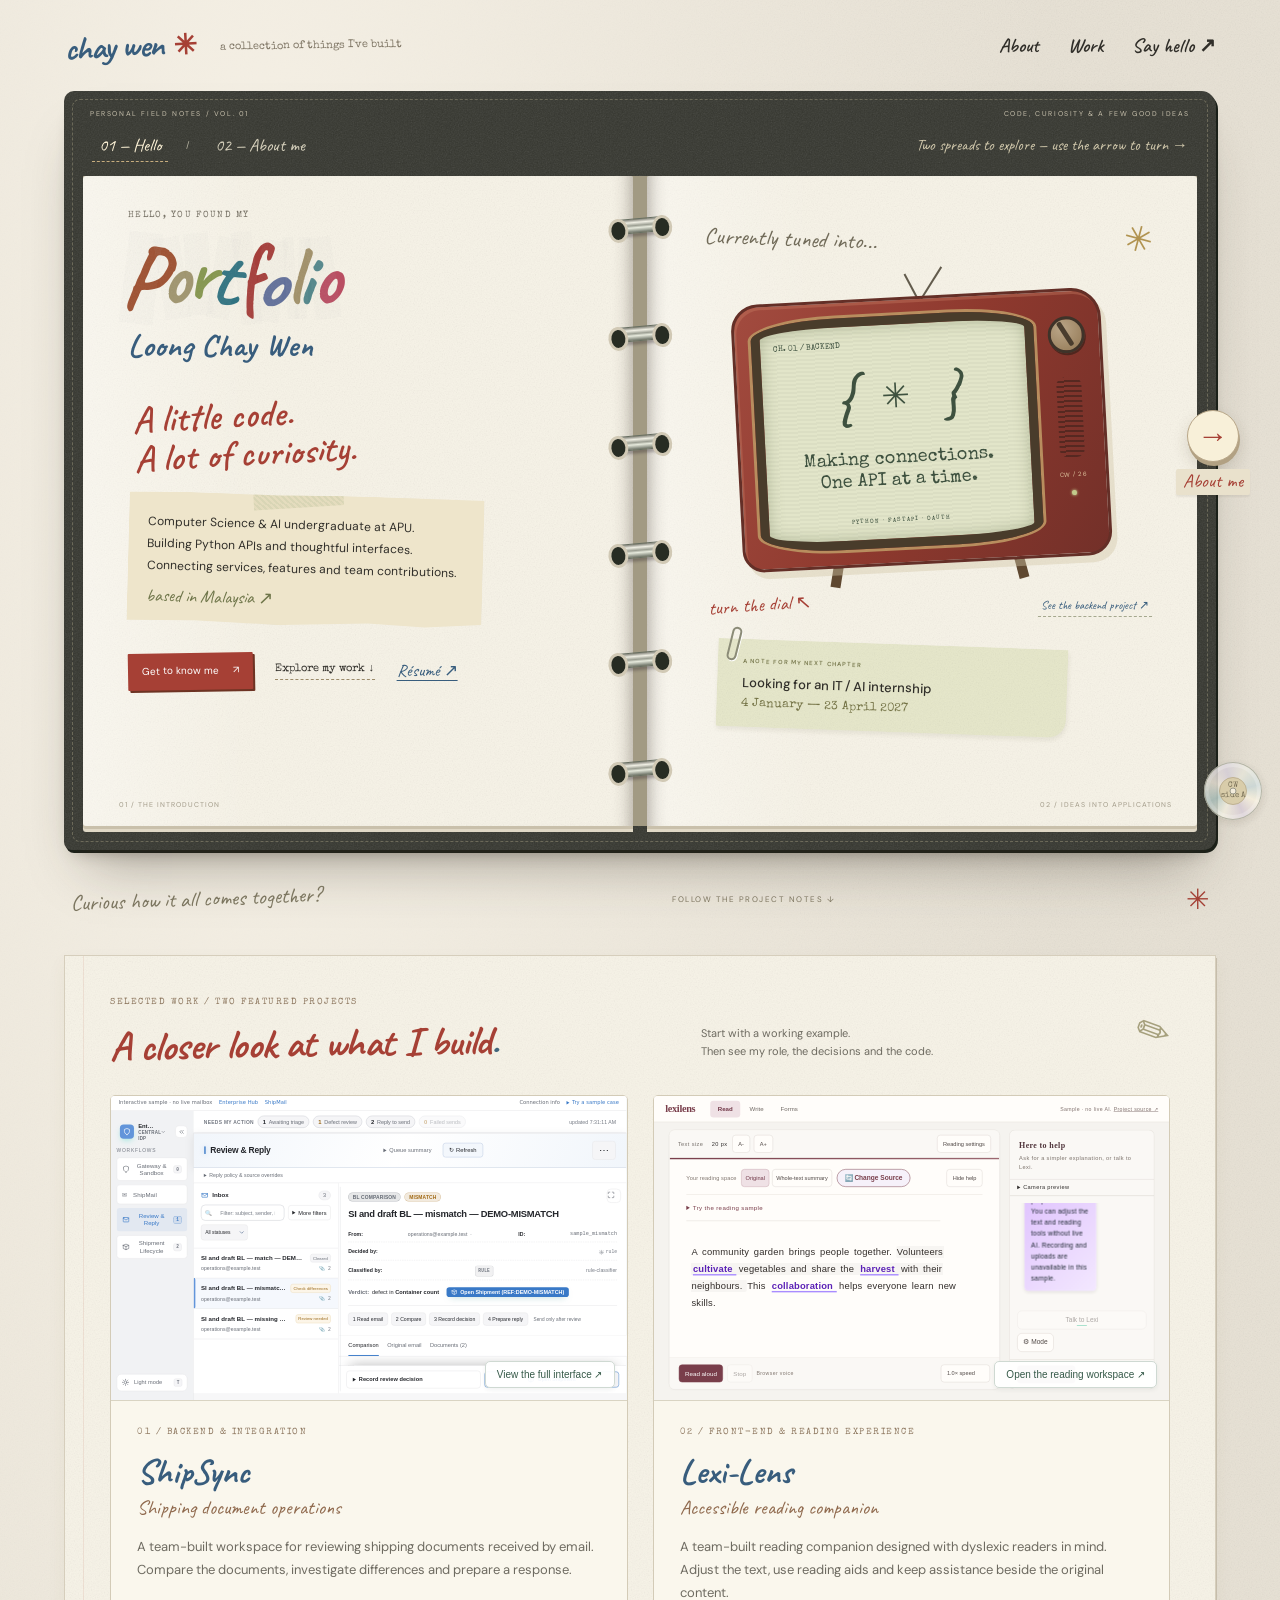
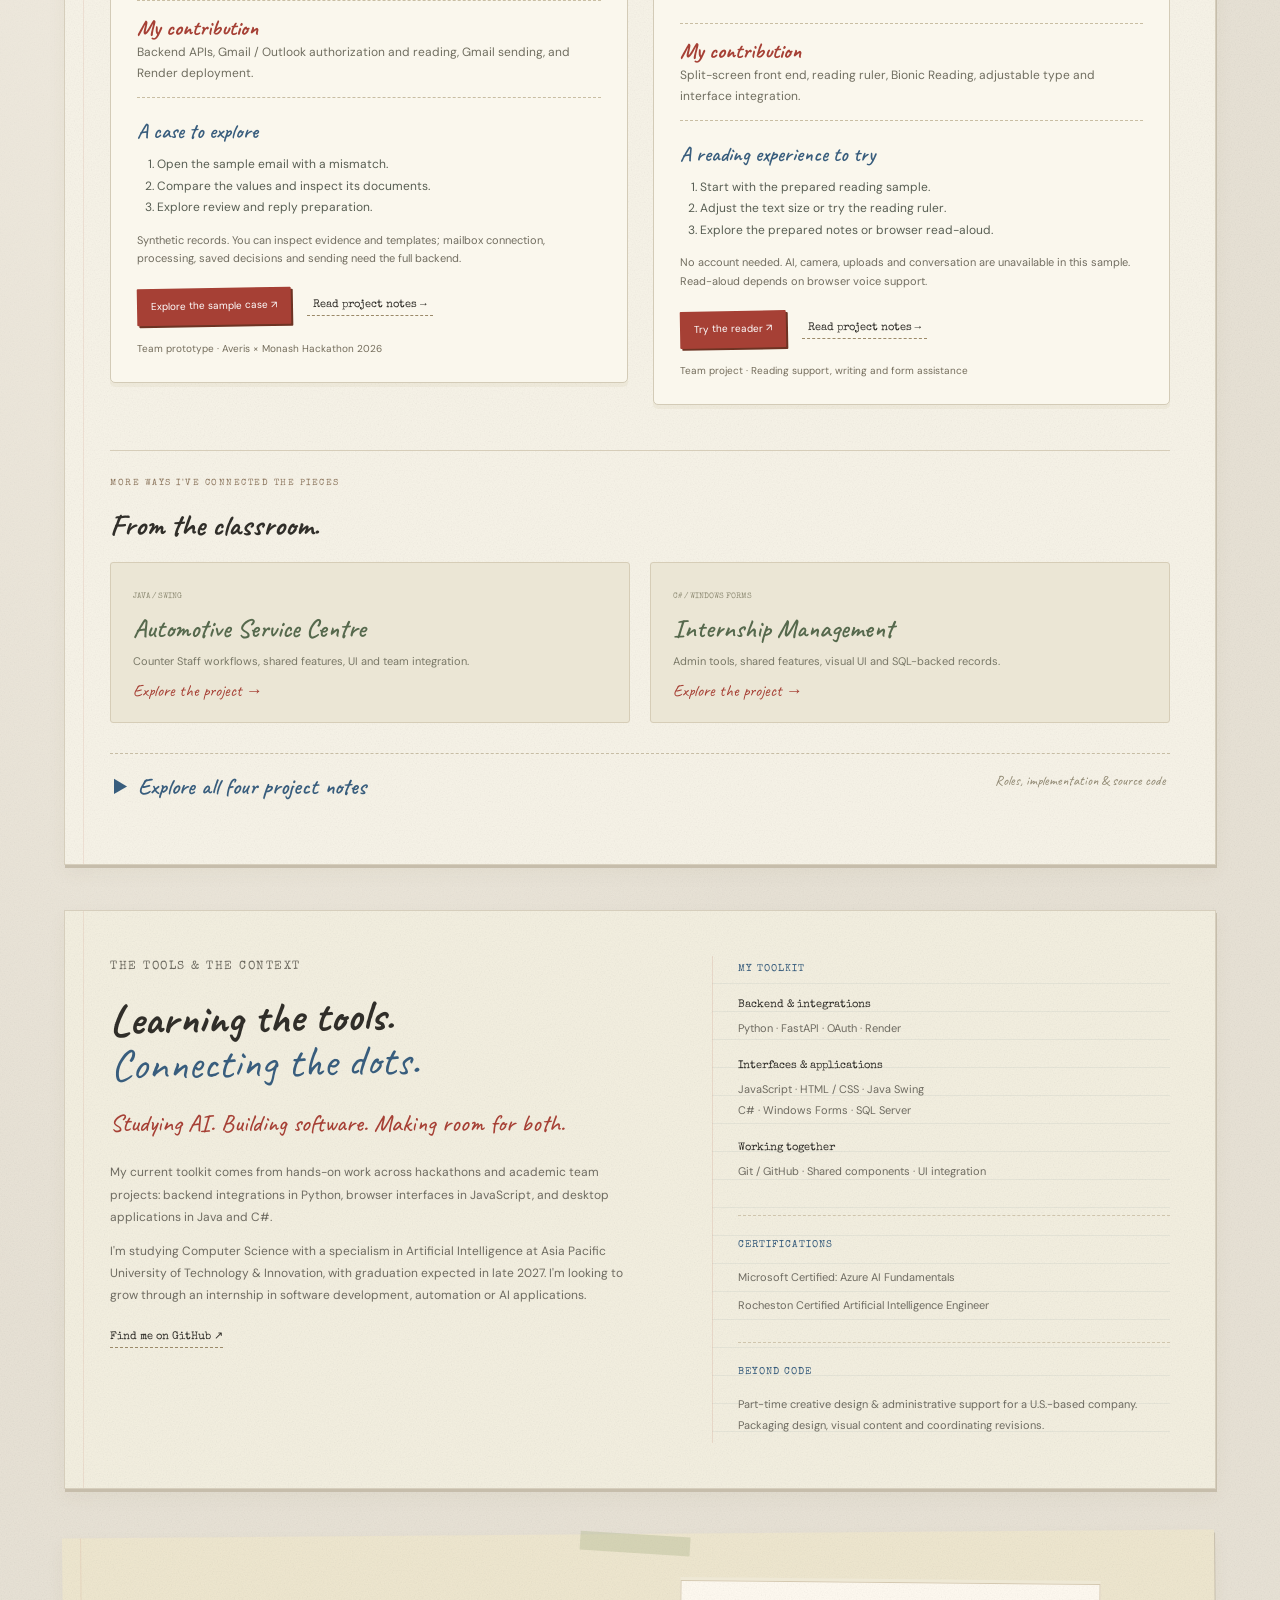
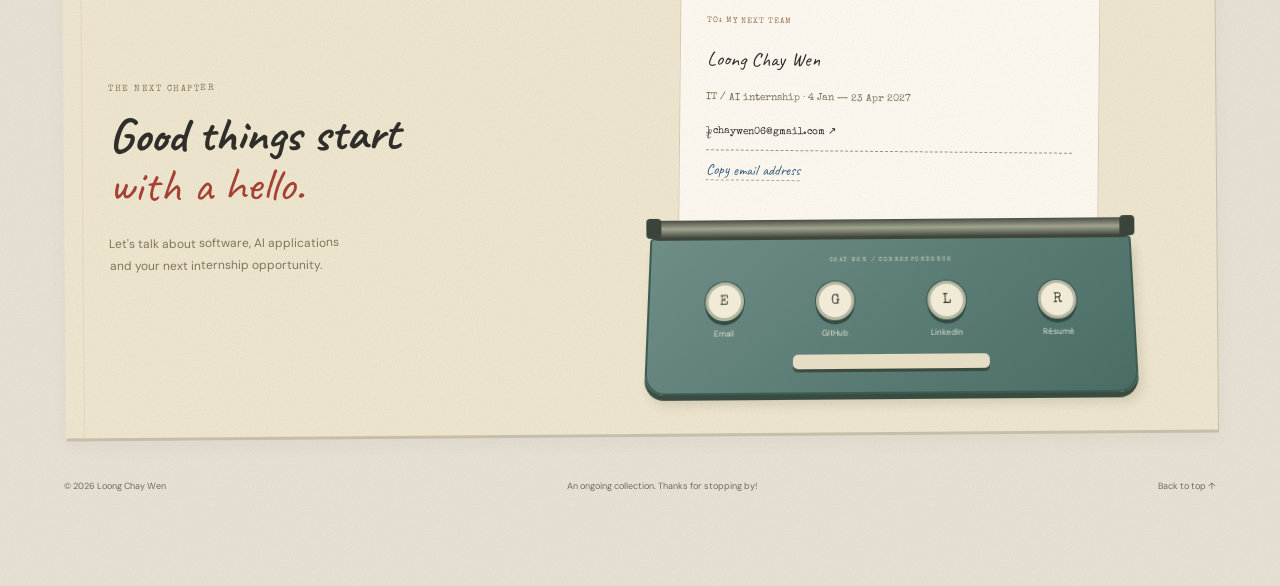
==== site/index.html @ 494b3f8c "Add notebook portfolio and labelled interactive project samples" ====
<!doctype html>
<html lang="en">
<head><meta charset="utf-8"><meta name="viewport" content="width=device-width,initial-scale=1"><meta name="theme-color" content="#e9e2d3"><meta name="description" content="Loong Chay Wen — Computer Science and AI undergraduate at APU. Selected work in backend APIs, reading interfaces and desktop software."><title>Loong Chay Wen — Software & AI Portfolio</title><link rel="icon" href="favicon.svg" type="image/svg+xml"><link rel="stylesheet" href="style.css"><link rel="stylesheet" href="scrapbook.css"><link rel="stylesheet" href="interactive.css"><link rel="stylesheet" href="page-turn.css"><link rel="stylesheet" href="personal.css"><link rel="stylesheet" href="featured-projects.css"><link rel="stylesheet" href="project-journey.css"><script src="music.js" defer></script><script src="app.js" defer></script></head>
<body>
<a href="#main" class="skip">Skip to content</a>
<header class="nav"><a class="brand" href="#" aria-label="Loong Chay Wen home">chay wen<span>✳</span></a><span class="nav-note">a collection of things I've built</span><nav aria-label="Main navigation"><a href="#notebook" data-open-about>About</a><a href="#work">Work</a><a href="#contact">Say hello ↗</a></nav></header>
<main id="main">
<section id="notebook" class="notebook-shell wrap" aria-label="Welcome to my portfolio">
<div class="book-label"><span>PERSONAL FIELD NOTES / VOL. 01</span><span>CODE, CURIOSITY & A FEW GOOD IDEAS</span></div>
<div class="book-pagination" role="group" aria-label="Notebook pages"><button data-turn="0" aria-pressed="true">01 — Hello</button><span aria-hidden="true">/</span><button data-turn="1" aria-pressed="false">02 — About me</button><span class="pagination-tip">Two spreads to explore — use the arrow to turn →</span></div><div class="book-turn-control"><button id="book-turn-arrow" data-turn="1" aria-label="Next notebook spread: About me" aria-controls="intro-spread about-spread"><span class="turn-arrow-icon" aria-hidden="true">→</span><span class="turn-arrow-label">About me</span></button></div><div class="book-stage"><div class="book-view" id="intro-spread" data-spread="0">
<div class="book-page page-left"><span class="page-corner">HELLO, YOU FOUND MY</span><h1 class="cut-title" aria-label="Portfolio"><span aria-hidden="true">P</span><span aria-hidden="true">o</span><span aria-hidden="true">r</span><span aria-hidden="true">t</span><span aria-hidden="true">f</span><span aria-hidden="true">o</span><span aria-hidden="true">l</span><span aria-hidden="true">i</span><span aria-hidden="true">o</span></h1><p class="name-label">Loong Chay Wen</p><p class="handwritten hero-hand">A little code.<br>A lot of curiosity.</p><div class="intro-note"><span class="tape" aria-hidden="true"></span><p>Computer Science & AI undergraduate at APU.<br>Building Python APIs and thoughtful interfaces.<br>Connecting services, features and team contributions.</p><span class="note-sign">based in Malaysia ↗</span></div><div class="hero-actions"><button class="button primary" data-turn="1">Get to know me <span>↗</span></button><a class="text-link" href="#work">Explore my work ↓</a><a class="hero-resume" href="assets/Loong_Chay_Wen_Resume.pdf" target="_blank" rel="noopener">Résumé ↗</a></div><span class="page-number">01 / THE INTRODUCTION</span></div>

<div class="book-page page-right"><div class="right-top"><span class="handwritten">Currently tuned into...</span><span class="doodle-star" aria-hidden="true">✳</span></div><div class="television"><div class="antenna" aria-hidden="true"></div><div class="tv-body"><div class="tv-screen" aria-live="polite"><span class="tv-channel">CH. 01 / BACKEND</span><div class="screen-art" aria-hidden="true"><span>{</span><span class="screen-spark">✳</span><span>}</span></div><p class="tv-message">Making connections.<br>One API at a time.</p><span class="tv-bottom">PYTHON · FASTAPI · OAUTH</span></div><div class="tv-controls"><button id="change-channel" aria-label="Change television channel" title="Change channel"><span></span></button><div class="speaker" aria-hidden="true"></div><span class="tv-wordmark">CW / 26</span><span class="power-light" aria-hidden="true"></span></div></div><div class="tv-feet" aria-hidden="true"><i></i><i></i></div></div><div class="tv-hint"><span class="handwritten">turn the dial ↖</span><button class="tv-project-link" data-jump="averis">See the backend project ↗</button></div><div class="internship-note"><span class="paperclip" aria-hidden="true"></span><span class="tiny-label">A NOTE FOR MY NEXT CHAPTER</span><b>Looking for an IT / AI internship</b><span>4 January — 23 April 2027</span></div><span class="page-number">02 / IDEAS INTO APPLICATIONS</span></div>
</div><div class="book-view" id="about-spread" data-spread="1" hidden>
<div class="book-page page-left about-story"><span class="page-corner">A PAGE ABOUT THE PERSON</span><h2>Hi, I'm Chay Wen<span>!</span></h2><div class="identity-card"><span class="tape" aria-hidden="true"></span><figure class="personal-portrait"><img src="assets/chay-wen-collage-v2.png" width="1024" height="1024" alt="Paper collage of Chay Wen, smiling in black glasses with her laptop"><figcaption>the person behind the code ↗</figcaption></figure><div><b>Computer Science / AI</b><span>APU · Malaysia</span><span>Expected graduation · late 2027</span></div></div><p class="personal-lead">I like the moment when separate pieces become something people can use.</p><p>In team projects, my work often goes beyond one module: I connect APIs, bring shared features together and help the interface feel consistent.</p><p>I also work part-time in creative design and administrative support. That visual side is part of how I approach software, too.</p><a class="text-link" href="assets/Loong_Chay_Wen_Resume.pdf" target="_blank" rel="noopener">Read my résumé ↗</a><span class="page-number">03 / THE PERSON BEHIND THE PROJECTS</span></div>
<div class="book-page page-right about-proof"><span class="page-corner">THREE THREADS THROUGH MY WORK</span><h2>What I bring<br><em>to the table.</em></h2><button class="proof-note note-backend" data-jump="averis"><span>01 / CONNECT</span><b>Backend & APIs</b><p>Gmail and Outlook authorization, email retrieval, Gmail responses and deployment.</p><small>Explore Averis / ShipSync ↗</small></button><button class="proof-note note-ui" data-jump="lexi"><span>02 / CONSIDER THE READER</span><b>Interfaces with care</b><p>Split-screen reading tools, adjustable type and a consistent visual experience.</p><small>Explore Lexi-Lens ↗</small></button><button class="proof-note note-team" data-jump="java"><span>03 / BRING IT TOGETHER</span><b>Shared features & integration</b><p>Role-specific desktop modules, shared functionality and bringing teammates' work together.</p><small>Explore my Java project ↗</small></button><span class="page-number">04 / FOLLOW A THREAD INTO A PROJECT</span></div></div><div class="binder-rings" aria-hidden="true"><i></i><i></i><i></i><i></i><i></i><i></i></div></div><p class="sr-only" id="book-status" aria-live="polite">Introduction spread, page 1 of 2.</p></section>
<div class="between-note wrap"><span class="handwritten">Curious how it all comes together?</span><a href="#work">FOLLOW THE PROJECT NOTES ↓</a><span aria-hidden="true">✳</span></div>
<section class="work wrap paper-section" id="work"><div class="section-top"><div><p class="eyebrow">SELECTED WORK / TWO FEATURED PROJECTS</p><h2>A closer look at what I build<span class="title-dot">.</span></h2></div><p>Start with a working example.<br>Then see my role, the decisions and the code.</p></div><div class="featured-projects">
<article class="featured-project featured-shipsync"><a class="featured-preview" href="demos/shipsync/interface.html#sample_mismatch" target="_blank" rel="noopener" aria-label="View the original full ShipSync interface"><iframe src="demos/shipsync/interface.html#sample_mismatch" title="Refined ShipSync operations console with synthetic evidence" tabindex="-1" aria-hidden="true" loading="lazy" sandbox="allow-scripts allow-same-origin"></iframe><span>View the full interface ↗</span></a><div class="featured-body"><p class="eyebrow">01 / BACKEND & INTEGRATION</p><h3>ShipSync<span>Shipping document operations</span></h3><p>A team-built workspace for reviewing shipping documents received by email. Compare the documents, investigate differences and prepare a response.</p><div class="featured-contribution"><b>My contribution</b><span>Backend APIs, Gmail / Outlook authorization and reading, Gmail sending, and Render deployment.</span></div><div class="project-trial"><b>A case to explore</b><ol><li>Open the sample email with a mismatch.</li><li>Compare the values and inspect its documents.</li><li>Explore review and reply preparation.</li></ol><p>Synthetic records. You can inspect evidence and templates; mailbox connection, processing, saved decisions and sending need the full backend.</p></div><div class="featured-actions"><a class="button primary" href="demos/shipsync/interface.html#sample_mismatch" target="_blank" rel="noopener">Explore the sample case ↗</a><button class="text-link" data-case-note="averis">Read project notes →</button></div><small>Team prototype · Averis × Monash Hackathon 2026</small></div></article>
<article class="featured-project featured-lexi"><a class="featured-preview" href="demos/lexi-lens/index.html?demo=1" target="_blank" rel="noopener" aria-label="Open Lexi-Lens reading workspace demo"><iframe src="demos/lexi-lens/index.html?demo=1" title="Lexi-Lens reading workspace preview" tabindex="-1" aria-hidden="true" loading="lazy" sandbox="allow-scripts allow-same-origin"></iframe><span>Open the reading workspace ↗</span></a><div class="featured-body"><p class="eyebrow">02 / FRONT-END & READING EXPERIENCE</p><h3>Lexi-Lens<span>Accessible reading companion</span></h3><p>A team-built reading companion designed with dyslexic readers in mind. Adjust the text, use reading aids and keep assistance beside the original content.</p><div class="featured-contribution"><b>My contribution</b><span>Split-screen front end, reading ruler, Bionic Reading, adjustable type and interface integration.</span></div><div class="project-trial"><b>A reading experience to try</b><ol><li>Start with the prepared reading sample.</li><li>Adjust the text size or try the reading ruler.</li><li>Explore the prepared notes or browser read-aloud.</li></ol><p>No account needed. AI, camera, uploads and conversation are unavailable in this sample. Read-aloud depends on browser voice support.</p></div><div class="featured-actions"><a class="button primary" href="demos/lexi-lens/index.html?demo=1" target="_blank" rel="noopener">Try the reader ↗</a><button class="text-link" data-case-note="lexi">Read project notes →</button></div><small>Team project · Reading support, writing and form assistance</small></div></article></div>
<div class="academic-heading"><p class="eyebrow">MORE WAYS I'VE CONNECTED THE PIECES</p><h3>From the classroom.</h3></div><div class="academic-projects"><button data-case-note="java"><span>JAVA / SWING</span><b>Automotive Service Centre</b><p>Counter Staff workflows, shared features, UI and team integration.</p><small>Explore the project →</small></button><button data-case-note="csharp"><span>C# / WINDOWS FORMS</span><b>Internship Management</b><p>Admin tools, shared features, visual UI and SQL-backed records.</p><small>Explore the project →</small></button></div><details id="project-notes" class="expanded-project-notes"><summary>Explore all four project notes <span>Roles, implementation & source code</span></summary><div class="project-tabs" role="tablist" aria-label="Choose a project"><button role="tab" id="tab-averis" aria-controls="project-panel" aria-selected="true" tabindex="0" data-project-tab="averis"><span>01</span> Averis</button><button role="tab" id="tab-lexi" aria-controls="project-panel" aria-selected="false" tabindex="-1" data-project-tab="lexi"><span>02</span> Lexi-Lens</button><button role="tab" id="tab-java" aria-controls="project-panel" aria-selected="false" tabindex="-1" data-project-tab="java"><span>03</span> Java</button><button role="tab" id="tab-csharp" aria-controls="project-panel" aria-selected="false" tabindex="-1" data-project-tab="csharp"><span>04</span> C#</button></div><div class="project-panel" id="project-panel" role="tabpanel" aria-labelledby="tab-averis" tabindex="0"></div><div class="project-pagination"><button id="previous-project" aria-label="Previous project">← Previous note</button><span id="project-position">01 / 04</span><button id="next-project" aria-label="Next project">Next note →</button></div><p class="sr-only" id="project-status" aria-live="polite"></p><noscript><p>My projects include ShipSync (backend integrations), Lexi-Lens (front end), a Java service centre system and a C# internship management system. <a href="https://github.com/chaywen">See my work on GitHub.</a></p></noscript></details></section><template id="visual-averis"><div class="project-image shipping"><div class="mock-window"><div class="mock-top"><span class="mock-logo">S / ShipSync</span><span>WORKFLOW CONCEPT</span></div><div class="workflow"><div class="flow-item"><span class="flow-icon">↙</span><b>Connect inbox</b><small>Gmail & Outlook</small></div><span class="flow-arrow">→</span><div class="flow-item"><span class="flow-icon">≡</span><b>Review documents</b><small>Human review workflow</small></div><span class="flow-arrow">→</span><div class="flow-item"><span class="flow-icon">↗</span><b>Send response</b><small>Gmail integration</small></div></div><div class="mock-foot"><span class="status-dot"></span> Email → backend → review</div></div><span class="image-caption">SYSTEM WORKFLOW ILLUSTRATION</span><span class="corner-arrow">↗</span></div></template><template id="visual-lexi"><div class="project-image reading"><div class="reader-mock"><div class="reader-bar"><span>lexi<span class="reader-star">✳</span>lens</span><span class="reader-controls">Aa &nbsp; − &nbsp; +</span></div><div class="reader-columns"><div><small>MAKE SPACE TO READ</small><div class="reading-lines"><span><b>Read</b> at your own pace.</span><span class="highlight">A clearer view of every word.</span><span>Accessible reading companion</span></div></div><div class="reader-assist"><span class="spark">✳</span><span>A little support.<br>A clearer story.</span></div></div></div><span class="image-caption">INTERFACE CONCEPT · READING COMPANION</span><span class="corner-arrow">↗</span></div></template><template id="visual-java"><div class="project-image automotive"><div class="desktop-label">APU / SERVICE CENTRE</div><div class="schedule"><div class="schedule-head"><span>Counter Staff</span><span>Appointment overview</span></div><div class="schedule-row"><span>01</span><b>Customers</b><i>Manage</i></div><div class="schedule-row"><span>02</span><b>Appointments</b><i>Schedule</i></div><div class="schedule-row"><span>03</span><b>Technicians</b><i>Coordinate</i></div></div><span class="image-caption">MODULE MAP · ILLUSTRATION</span><span class="corner-arrow">↗</span></div></template><template id="visual-csharp"><div class="project-image internship"><div class="desktop-label">INTERNSHIP / ADMINISTRATION</div><div class="admin-visual"><div class="admin-symbol">A<span>↗</span></div><div class="admin-menu"><span>User management <b>↗</b></span><span>Company management <b>↗</b></span><span>Admin reports <b>↗</b></span></div></div><span class="image-caption">MODULE MAP · ILLUSTRATION</span><span class="corner-arrow">↗</span></div></template>
<section class="about wrap paper-section" id="toolkit"><div class="about-grid"><div><p class="eyebrow">THE TOOLS & THE CONTEXT</p><h2>Learning the tools.<br><em>Connecting the dots.</em></h2><p class="about-intro">Studying AI. Building software. Making room for both.</p><p>My current toolkit comes from hands-on work across hackathons and academic team projects: backend integrations in Python, browser interfaces in JavaScript, and desktop applications in Java and C#.</p><p>I'm studying Computer Science with a specialism in Artificial Intelligence at Asia Pacific University of Technology & Innovation, with graduation expected in late 2027. I'm looking to grow through an internship in software development, automation or AI applications.</p><a class="text-link" href="https://github.com/chaywen" target="_blank" rel="noopener">Find me on GitHub ↗</a></div><div class="about-details"><div class="detail-group"><span class="tiny-label">MY TOOLKIT</span><div class="skill-row"><b>Backend & integrations</b><p>Python · FastAPI · OAuth · Render</p></div><div class="skill-row"><b>Interfaces & applications</b><p>JavaScript · HTML / CSS · Java Swing<br>C# · Windows Forms · SQL Server</p></div><div class="skill-row"><b>Working together</b><p>Git / GitHub · Shared components · UI integration</p></div></div><div class="detail-group"><span class="tiny-label">CERTIFICATIONS</span><p>Microsoft Certified: Azure AI Fundamentals</p><p>Rocheston Certified Artificial Intelligence Engineer</p></div><div class="detail-group last"><span class="tiny-label">BEYOND CODE</span><p>Part-time creative design & administrative support for a U.S.-based company. Packaging design, visual content and coordinating revisions.</p></div></div></div></section>
<section class="contact wrap paper-section" id="contact"><div class="contact-heading"><p class="eyebrow">THE NEXT CHAPTER</p><h2>Good things start<br><em>with a hello.</em></h2><p>Let's talk about software, AI applications<br>and your next internship opportunity.</p></div><div class="typewriter"><div class="typewriter-paper"><span class="tiny-label">TO: MY NEXT TEAM</span><p>Loong Chay Wen<br><span>IT / AI internship · 4 Jan — 23 Apr 2027</span></p><a class="email" href="mailto:lchaywen06@gmail.com" aria-label="Email lchaywen06@gmail.com"><span class="email-initial">l</span>chaywen06@gmail.com ↗</a><button id="copy-email">Copy email address</button><span id="copy-status" role="status"></span></div><div class="typewriter-carriage" aria-hidden="true"></div><div class="typewriter-body"><span class="typewriter-name">CHAY WEN / CORRESPONDENCE</span><div class="typewriter-keys"><a href="mailto:lchaywen06@gmail.com" aria-label="Send me an email"><span>E</span><small>Email</small></a><a href="https://github.com/chaywen" target="_blank" rel="noopener" aria-label="Open my GitHub"><span>G</span><small>GitHub</small></a><a href="https://www.linkedin.com/in/loong-chay-wen-36143b344" target="_blank" rel="noopener" aria-label="Open my LinkedIn"><span>L</span><small>LinkedIn</small></a><a href="assets/Loong_Chay_Wen_Resume.pdf" download aria-label="Download my résumé"><span>R</span><small>Résumé</small></a></div><span class="typewriter-space" aria-hidden="true"></span></div></div></section>
</main><footer class="wrap"><span>© <span id="year">2026</span> Loong Chay Wen</span><span>An ongoing collection. Thanks for stopping by!</span><a href="#">Back to top ↑</a></footer>

<aside class="music-player" aria-label="Background music"><button class="cd-toggle" id="music-toggle" aria-label="Play background music" aria-pressed="false" title="Play background music"><span class="cd-disc" aria-hidden="true"><span class="cd-label">CW<br>side A</span></span></button><audio id="background-music" src="assets/quiet-little-notes.wav" loop preload="auto"></audio><span class="sr-only" id="music-status" role="status"></span></aside>
</body></html>
---- site/style.css ----
@import url('https://fonts.googleapis.com/css2?family=DM+Sans:wght@400;450;500;600;700&family=Manrope:wght@400;500;600;700&display=swap');
:root{--paper:#f6f4ee;--ink:#253b34;--muted:#657068;--gold:#86683e;--line:#dcded3;--serif:Georgia,'Times New Roman',serif;--sans:'DM Sans',Arial,sans-serif}*{box-sizing:border-box}html{scroll-behavior:smooth;scroll-padding-top:90px}body{margin:0;background:var(--paper);color:var(--ink);font:15px/1.65 var(--sans)}button,a{-webkit-tap-highlight-color:transparent}a{color:inherit;text-decoration:none}button{font:inherit;color:inherit;cursor:pointer}a:focus-visible,button:focus-visible{outline:2px solid var(--gold);outline-offset:6px}button{border:0}button:disabled{cursor:default}.wrap,.nav{width:min(1240px,88%);margin-inline:auto}.nav{display:flex;align-items:center;justify-content:space-between;height:98px;border-bottom:1px solid var(--line)}.brand{font-family:var(--serif);font-size:29px;letter-spacing:-2px}.brand span{color:var(--gold);margin-left:6px}.nav nav{display:flex;gap:34px;font-size:13px}.nav nav a:hover,.text-link:hover,.contact-links a:hover{color:var(--gold)}.hero{display:grid;grid-template-columns:1.3fr 1fr;gap:65px;align-items:center;padding-block:88px 72px}.eyebrow,.tiny-label{font-size:10px;letter-spacing:1.8px;font-weight:600;line-height:1.8}.eyebrow{color:var(--gold);margin:0 0 26px}.dot{display:inline-block;width:6px;height:6px;border-radius:50%;background:var(--gold);margin-right:8px;vertical-align:middle}h1,h2,h3,p{margin-top:0}h1{font-family:var(--serif);font-weight:400;line-height:1.08;font-size:clamp(44px,4.9vw,72px);letter-spacing:-2.8px;margin-bottom:29px}em{font-family:var(--serif);font-weight:400;color:var(--gold)}.intro{max-width:525px;color:var(--muted);font-size:16px;line-height:1.8}.intro strong{color:var(--ink);font-weight:500}.hero-actions{display:flex;align-items:center;gap:28px;margin-top:32px}.button{padding:13px 22px;font-size:12px;display:inline-flex;gap:30px;align-items:center}.primary{background:var(--ink);color:#fff}.primary:hover{background:#405b4f}.text-link{font-size:12px;border-bottom:1px solid #b4b8a9;padding-bottom:5px}.text-link span{margin-left:15px}.availability{display:flex;flex-direction:column;border-left:2px solid #c8ad7a;padding-left:14px;margin-top:36px;gap:4px;font-size:12px}.tiny-label{color:var(--gold)}.hero-art{position:relative;aspect-ratio:1/.99;background:#eaece2;overflow:hidden;border:1px solid #e2e4d8}.art-grid{position:absolute;inset:0;background-image:linear-gradient(#8c987115 1px,transparent 1px),linear-gradient(90deg,#8c987115 1px,transparent 1px);background-size:35px 35px}.orbit{position:absolute;border:1px solid #98a18e;border-radius:50%;width:76%;height:76%;left:12%;top:12%;transform:rotate(-35deg) scaleX(.77)}.orbit-two{transform:rotate(35deg) scaleX(.77)}.art-mark{position:absolute;inset:24% 0;text-align:center;font:italic 145px/1.3 var(--serif);color:#354d3d;letter-spacing:-18px}.art-mark span{color:#aa8955}.art-label{position:absolute;font-size:9px;letter-spacing:1.5px;color:#6d786a}.art-label.top{top:24px;left:24px}.art-label.bottom{right:24px;bottom:52px}.node{position:absolute;width:11px;height:11px;border:3px solid #eaece2;background:#ad8c56;border-radius:50%;box-shadow:0 0 0 1px #ad8c56}.n1{left:25%;top:22%}.n2{left:71%;top:62%}.n3{left:31%;top:78%;background:#4f6551;box-shadow:0 0 0 1px #4f6551}.art-caption{position:absolute;bottom:0;left:0;right:0;text-align:center;padding:12px;border-top:1px solid #ccd1c1;font-size:8px;letter-spacing:2px}.ticker{display:flex;justify-content:space-between;padding:21px 0;border-block:1px solid var(--line);font-size:9px;letter-spacing:1.5px;color:var(--muted)}.ticker span+span:before{content:'✳';margin-right:50px;color:#a78c61}.work{padding-block:90px}.section-top{display:flex;align-items:end;justify-content:space-between;margin-bottom:32px;gap:30px}.section-top .eyebrow{margin-bottom:14px}h2{font:400 clamp(34px,3.6vw,49px)/1.15 var(--serif);letter-spacing:-1.2px;margin-bottom:0}.section-top>p{font-size:12px;color:var(--muted);max-width:400px;margin:0 0 4px}.filters{display:flex;gap:8px;border-bottom:1px solid var(--line);padding-bottom:21px;margin-bottom:34px}.filters button{background:transparent;padding:7px 14px;font-size:11px;border:1px solid transparent;border-radius:20px}.filters button.active{border-color:#b8bdb0;background:#eaece2}.filters button span{font-size:9px;margin-left:8px;color:var(--muted)}.projects{display:grid;grid-template-columns:1fr 1fr;gap:54px 34px}.project[hidden]{display:none}.project-image{position:relative;width:100%;height:295px;display:flex;align-items:center;justify-content:center;overflow:hidden;transition:filter .25s;text-align:left;padding:34px}.project-image:hover{filter:brightness(.97)}.shipping{background:#e0e6dc}.reading{background:#eae3d5}.automotive{background:#dee5e5}.internship{background:#e6e0da}.corner-arrow{position:absolute;right:17px;top:13px;font-size:23px;font-weight:400}.image-caption{position:absolute;bottom:14px;left:22px;right:20px;font-size:7px;letter-spacing:1.3px;opacity:.65}.mock-window{width:100%;background:#f9faf5;border:1px solid #ccd6c9;box-shadow:0 15px 35px #304c3612}.mock-top{padding:15px 17px;display:flex;align-items:center;justify-content:space-between;border-bottom:1px solid #e0e5db;font-size:7px;letter-spacing:1px}.mock-logo{font:14px var(--serif);letter-spacing:0}.workflow{display:flex;align-items:center;justify-content:space-around;padding:24px 10px}.flow-item{display:flex;align-items:center;flex-direction:column;text-align:center}.flow-icon{width:31px;height:31px;background:#e5eadd;border:1px solid #cad2be;border-radius:8px;text-align:center;line-height:29px;font-size:19px;margin-bottom:10px}.flow-item b{font-size:9px;font-weight:500}.flow-item small{font-size:7px;color:var(--muted)}.flow-arrow{font-size:15px;color:#97a38c}.mock-foot{padding:10px 17px;font-size:8px;color:#66715f;border-top:1px solid #e0e5db}.status-dot{display:inline-block;width:5px;height:5px;background:#7f9473;border-radius:50%;margin-right:5px}.reader-mock{width:100%;background:#fffdf7;box-shadow:0 15px 35px #634c1810;border:1px solid #dcd5c3}.reader-bar{padding:15px 19px;border-bottom:1px solid #e8e2d5;display:flex;justify-content:space-between;font:19px var(--serif)}.reader-star{font-size:18px;color:#bfa273;margin-inline:2px}.reader-controls{font:11px var(--sans);padding-top:6px}.reader-columns{display:grid;grid-template-columns:1.4fr 1fr;min-height:140px}.reader-columns>div:first-child{padding:19px 10px 21px 19px}.reader-columns small{font-size:6px;letter-spacing:1.4px;color:#8d7b5c}.reading-lines{display:flex;flex-direction:column;gap:10px;font:11px var(--serif);margin-top:18px}.highlight{background:#f2e7be;padding:3px 0;margin:-3px 0}.reader-assist{border-left:1px solid #e8e2d5;display:flex;flex-direction:column;align-items:center;justify-content:center;gap:12px;font-size:9px;text-align:center;color:#8b7651}.spark{font-size:27px}.project-meta{display:flex;justify-content:space-between;margin-top:21px;font-size:8px;letter-spacing:1.2px;color:var(--gold)}h3{margin:8px 0 6px;font:400 27px/1.2 var(--serif);letter-spacing:-.5px}h3 button{background:none;padding:0;text-align:left;font:inherit;letter-spacing:inherit}h3 button span{font-family:var(--sans);font-size:19px;margin-left:8px}.project>p{font-size:12px;color:var(--muted);margin-bottom:15px}.tags{display:flex;flex-wrap:wrap;gap:8px}.tags span{font-size:9px;color:#5d685d;border:1px solid #d6dace;padding:3px 9px;border-radius:3px}.compact .project-image{height:255px;flex-direction:column;align-items:stretch;padding:30px 42px 40px}.desktop-label{font-size:8px;letter-spacing:2px;color:#617375;margin-bottom:12px}.schedule{border:1px solid #bdccca;background:#f4f7f3}.schedule-head{background:#37594f;color:#fff;display:flex;justify-content:space-between;font-size:8px;padding:11px 13px}.schedule-head span+span{opacity:.6;font-size:7px}.schedule-row{display:flex;align-items:center;border-bottom:1px solid #dce2dc;gap:13px;padding:10px 14px;font-size:9px}.schedule-row>span{color:#8d9f95;font-size:8px}.schedule-row b{font-weight:500}.schedule-row i{margin-left:auto;font-style:normal;font-size:7px;color:#698678}.admin-visual{display:flex;align-items:center;justify-content:space-between;gap:25px;padding-block:15px}.admin-symbol{width:100px;height:100px;flex-shrink:0;display:flex;align-items:center;justify-content:center;background:#75634f;color:#f3e7d8;font:68px var(--serif);position:relative}.admin-symbol span{font:20px var(--sans);position:absolute;top:6px;right:8px}.admin-menu{flex:1;display:flex;flex-direction:column}.admin-menu>span{display:flex;justify-content:space-between;padding:11px 0;border-bottom:1px solid #cfc5b8;font-size:10px}.admin-menu b{font-weight:400;color:#94816a}.about{background:#eeeee5;border-block:1px solid #e1e2d6;padding-block:80px}.about-grid{display:grid;grid-template-columns:1.15fr 1fr;gap:100px}.about h2{margin-bottom:26px}.about p{font-size:13px;color:var(--muted);max-width:515px}.about .about-intro{font-size:17px;line-height:1.7;color:var(--ink)}.about .text-link{display:inline-block;margin-top:10px}.detail-group{border-bottom:1px solid #d2d7c7;padding-bottom:19px;margin-bottom:24px}.detail-group .tiny-label{display:block;margin-bottom:17px}.skill-row{margin-bottom:14px}.skill-row b{font-size:12px;font-weight:500}.skill-row p{font-size:11px;margin:4px 0 0}.detail-group>p{font-size:11px;margin-bottom:8px}.detail-group.last{border:0;margin-bottom:0;padding:0}.contact{padding-block:85px}.contact-layout{display:grid;grid-template-columns:1fr 1fr;gap:80px;align-items:center}.contact-layout>div>p{font-size:12px;line-height:1.9;color:var(--muted)}.contact-layout strong{font-weight:500;color:var(--ink)}.email{display:flex;justify-content:space-between;gap:10px;border-bottom:1px solid #b3bdaa;padding-bottom:13px;font-size:clamp(14px,1.55vw,22px)}.email span{color:var(--gold)}.contact-links{display:flex;gap:24px;font-size:10px;margin-top:18px}footer{display:flex;justify-content:space-between;border-top:1px solid var(--line);padding-block:24px 30px;font-size:9px;color:var(--muted)}dialog{width:min(760px,92vw);max-height:88vh;border:1px solid #c9cbbb;padding:48px;background:var(--paper);color:var(--ink);overflow:auto;box-shadow:0 25px 100px #102c3440}dialog::backdrop{background:#20382d80;backdrop-filter:blur(4px)}body.modal-open{overflow:hidden}.close-dialog{position:sticky;top:0;float:right;margin:-26px -25px 0 0;background:#e8e9df;width:34px;height:34px;border-radius:50%;font-size:15px}dialog h2{margin-bottom:22px;font-size:38px}dialog h3{font:500 13px var(--sans);letter-spacing:0;margin:25px 0 10px}dialog p,dialog li{font-size:13px;color:var(--muted)}dialog ul{padding-left:20px}dialog .eyebrow{margin-bottom:12px}.case-role{border-block:1px solid var(--line);padding:12px 0;color:var(--gold)!important}.case-links{display:flex;gap:15px;margin-top:25px}.case-note{padding:13px 15px;background:#eaece2;font-size:11px!important}.reader-demo{padding:18px;background:#fffdf7;border:1px solid var(--line);margin-top:18px}.demo-toolbar{display:flex;gap:8px;align-items:center;flex-wrap:wrap;margin-bottom:15px}.demo-toolbar span{font-size:9px;color:var(--gold);margin-right:auto;letter-spacing:1px}.demo-toolbar button{font-size:11px;padding:4px 8px;border:1px solid var(--line);background:var(--paper)}.demo-toolbar button[aria-pressed=true]{background:#dce1cd}.demo-text{font:18px/1.9 var(--serif);margin:0;color:var(--ink)}.demo-text.ruler{background:repeating-linear-gradient(transparent 0,transparent 1.2em,#f4e5b8 1.2em,#f4e5b8 1.9em)}.skip{position:fixed;top:-100px;left:15px;z-index:99;background:var(--ink);color:white;padding:10px}.skip:focus{top:10px}.sr-only{position:absolute;width:1px;height:1px;padding:0;margin:-1px;overflow:hidden;clip:rect(0,0,0,0);border:0}
@media(min-width:1550px){.hero{padding-block:105px}}@media(max-width:1050px){.hero{gap:35px}.hero-art .art-mark{font-size:115px}.ticker span+span:before{margin-right:18px}.about-grid{gap:50px}.project-image{padding:30px 20px}.compact .project-image{padding:30px 25px 40px}.contact-layout{gap:35px}.nav{height:80px}}@media(max-width:720px){.wrap,.nav{width:89%}.nav nav{gap:18px;font-size:11px}.brand{font-size:25px}.hero{grid-template-columns:1fr;padding-block:50px;gap:35px}h1{font-size:51px;letter-spacing:-2px}.intro{font-size:14px}.hero-art{aspect-ratio:1.5;max-width:500px;width:100%}.hero-art .art-mark{font-size:125px;inset:9% 0}.orbit{height:110%;width:65%;top:-5%;left:17.5%}.n1{top:17%}.n3{top:84%}.ticker{gap:15px;flex-wrap:wrap;justify-content:start;font-size:8px}.ticker span{flex-basis:44%}.ticker span+span:before{display:none}.work{padding-block:55px}.section-top{display:block}.section-top>p{margin-top:18px}.projects{grid-template-columns:1fr;gap:36px}.project-image{height:275px;padding:32px}.project-meta{font-size:8px}.compact .project-image{height:245px;padding:35px}.about{padding-block:55px}.about-grid{grid-template-columns:1fr;gap:35px}.about h2{font-size:37px}.about-details{border-top:1px solid var(--line);padding-top:30px}.contact{padding-block:55px}.contact-layout{grid-template-columns:1fr;gap:25px}.contact h2{font-size:45px}.email{font-size:18px}.contact-links{gap:20px}footer{gap:12px;flex-wrap:wrap;font-size:8px}footer>span:nth-child(2){display:none}dialog{padding:30px 24px}.close-dialog{margin:-14px -10px 0 0}dialog h2{font-size:31px}.hero .eyebrow{font-size:8px}.availability{margin-top:26px}}@media(prefers-reduced-motion:reduce){html{scroll-behavior:auto}*{transition:none!important}}
---- site/scrapbook.css ----
@import url('https://fonts.googleapis.com/css2?family=Caveat:wght@500;600;700&family=Special+Elite&display=swap');
:root{--paper:#e9e3d6;--ink:#302e29;--muted:#6e6b61;--gold:#a14435;--line:#cfc8b6;--serif:'Caveat',Georgia,serif;--hand:'Caveat',Georgia,serif;--type:'Special Elite','Courier New',monospace;--blue:#385d7d;--red:#a64035;--cream:#f7f3e7}body{background:radial-gradient(ellipse at 20% 10%,#f5f0e5 0,transparent 55%),url('assets/paper-grain.svg'),#e7e1d4;font-size:14px}.wrap,.nav{width:min(1200px,90%)}.nav{height:91px;border:0;gap:25px}.brand{font:700 34px var(--hand);letter-spacing:-1px;color:var(--blue);transform:rotate(-3deg);white-space:nowrap}.brand span{display:inline-block;margin-left:10px;color:var(--red);font-size:28px}.nav-note{font:11px var(--type);color:#827968;margin-right:auto;transform:rotate(-1deg)}.nav nav{font:600 20px var(--hand);gap:29px}.nav nav a{position:relative}.nav nav a:after{content:'';position:absolute;left:0;bottom:0;width:100%;height:2px;background:var(--red);transform:scaleX(0) rotate(-3deg);transform-origin:left;transition:transform .2s}.nav nav a:hover:after{transform:scaleX(1) rotate(-3deg)}.notebook-shell{padding:17px 19px 24px;background:#35362f url('assets/paper-grain.svg');border-radius:10px 15px 13px 8px;position:relative;box-shadow:0 18px 30px #40372220,2px 3px 0 #1b211a}.notebook-shell:before{content:'';position:absolute;inset:8px;border:1px dashed #99947a80;border-radius:8px;pointer-events:none}.book-label{display:flex;justify-content:space-between;padding:0 7px 12px;font-size:7px;letter-spacing:1.6px;color:#c6bfab}.book-spread{position:relative;display:grid;grid-template-columns:1fr 1fr;border-radius:3px;background:#a29a83;gap:14px;min-height:565px}.book-page{background:linear-gradient(90deg,#ffffff50,transparent 30%),url('assets/paper-grain.svg'),#f7f3e7;position:relative;padding:35px 45px 38px;min-width:0}.page-left{box-shadow:inset -18px 0 18px -17px #382e2470,0 3px 0 #c9c0ab,0 6px 0 #e0d8c6;transform:rotate(-.35deg);border-radius:3px 2px 0 3px}.page-right{box-shadow:inset 18px 0 18px -17px #382e2470,0 3px 0 #c9c0ab,0 6px 0 #e0d8c6;transform:rotate(.35deg);border-radius:2px 3px 3px 0}.page-corner{font:9px var(--type);letter-spacing:1.3px;color:#787367;display:block}.cut-title{font:700 clamp(55px,6.9vw,90px)/1 var(--hand);letter-spacing:-4px;margin:17px -4px 5px;display:flex;align-items:baseline;justify-content:flex-start;white-space:nowrap}.cut-title span{display:inline-block;position:relative;margin-right:1px}.cut-title span:after{content:'';position:absolute;inset:0;background:url('assets/paper-grain.svg');opacity:.8;pointer-events:none}.cut-title span:nth-child(1){color:#9e5030;transform:rotate(7deg) scaleY(1.12)}.cut-title span:nth-child(2){color:#a0956e;transform:rotate(-9deg)}.cut-title span:nth-child(3){color:#85964d;transform:rotate(-4deg) translateY(-4px)}.cut-title span:nth-child(4){color:#317381;transform:rotate(9deg)}.cut-title span:nth-child(5){color:#a53e3a;transform:rotate(-7deg) scaleY(1.14)}.cut-title span:nth-child(6){color:#62709a;transform:rotate(7deg) translateY(3px)}.cut-title span:nth-child(7){color:#a19068;transform:rotate(-4deg)}.cut-title span:nth-child(8){color:#54878b;transform:rotate(3deg)}.cut-title span:nth-child(9){color:#b94e62;transform:rotate(-8deg)}.name-label{font:12px var(--type);letter-spacing:3px;margin:12px 0 27px}.handwritten{font-family:var(--hand)}.hero-hand{font-size:38px;font-weight:600;line-height:1.03;color:var(--red);transform:rotate(-3deg);margin:0 0 28px 5px}.intro-note{position:relative;background:#eee5cb;padding:19px 19px 14px;max-width:355px;transform:rotate(1.5deg);box-shadow:1px 3px 4px #61544118;clip-path:polygon(0 1%,18% 0,42% 1%,63% 0,100% 1%,100% 96%,84% 99%,68% 97%,43% 100%,19% 98%,0 99%)}.intro-note p{font-size:12px;line-height:1.85;margin-bottom:7px}.note-sign{font:18px var(--hand);color:#6e7549}.tape{position:absolute;top:-4px;left:35%;width:90px;height:17px;background:repeating-linear-gradient(45deg,#aeb68a55 0 2px,#d0caa355 2px 4px);transform:rotate(-5deg)}.hero-actions{gap:22px;margin-top:27px;align-items:center}.button{font-size:10px;padding:10px 14px;gap:14px}.primary{background:var(--red);border-radius:1px;box-shadow:2px 2px 0 #6d3323;transform:rotate(-1deg)}.primary:hover{background:#7e352e;transform:rotate(0)}.text-link{font:11px var(--type);border-bottom:1px dashed #9b8a69;padding-bottom:5px}.page-number{position:absolute;bottom:15px;left:36px;font-size:7px;letter-spacing:1px;color:#a29b89}.page-right .page-number{left:auto;right:25px}.binder-rings{position:absolute;left:50%;transform:translateX(-50%);top:50px;bottom:50px;display:flex;flex-direction:column;justify-content:space-between;z-index:3;width:54px;pointer-events:none}.binder-rings i{display:block;width:54px;height:15px;background:linear-gradient(#85857c,#efeee3 23%,#9c9f93 47%,#e6e9dc 64%,#6c7266);border-radius:10px;box-shadow:0 3px 3px #221b2250;border:1px solid #676e61;position:relative;transform:rotate(-5deg)}.binder-rings i:before,.binder-rings i:after{content:'';position:absolute;width:14px;height:18px;border-radius:50%;background:#272c23;z-index:-1;top:1px;box-shadow:0 0 0 3px #d1c9b5}.binder-rings i:before{left:-3px}.binder-rings i:after{right:-3px}.right-top{display:flex;align-items:center;justify-content:space-between;margin:0 0 28px 12px}.right-top .handwritten{font-size:23px;color:#716b59;transform:rotate(2deg)}.doodle-star{font-size:35px;color:#b19350;transform:rotate(15deg)}.television{width:100%;max-width:370px;position:relative;margin:24px auto 0;transform:rotate(-3deg)}.antenna{height:28px;position:absolute;left:49%;width:2px;top:-24px;background:#625b4c;transform:rotate(-25deg)}.antenna:after{content:'';position:absolute;bottom:-2px;left:3px;width:2px;height:38px;background:#625b4c;transform:rotate(60deg);transform-origin:bottom}.tv-body{padding:15px 13px 15px 16px;background:linear-gradient(120deg,#a24b3f,#8e392e 50%,#733029);display:flex;gap:13px;border-radius:27px 30px 24px 22px;border:3px solid #642f27;box-shadow:inset 2px 3px 0 #c67d6260,5px 7px 0 #d1c5a76b;position:relative}.tv-screen{flex:1;min-width:0;min-height:232px;background:repeating-linear-gradient(#e2e5c9 0 2px,#dbdec3 2px 4px);border:9px solid #493c2b;border-radius:30%/8%;padding:15px 13px 13px;text-align:center;box-shadow:inset 0 0 15px #61704b60,0 0 0 3px #b88d5e;color:#3e513f;display:flex;flex-direction:column;align-items:center;justify-content:space-between}.tv-channel{font:8px var(--type);align-self:flex-start}.screen-art{display:flex;align-items:center;gap:18px;font:500 62px/.8 var(--hand);margin-top:12px}.screen-spark{font:34px var(--type);min-width:49px}.tv-message{font:18px/1.25 var(--type);margin:13px 0 12px}.tv-bottom{font:6px var(--type);letter-spacing:1px;line-height:1.5}.tv-controls{width:39px;display:flex;flex-direction:column;align-items:center;padding-top:10px;flex-shrink:0}.tv-controls button{position:relative;width:37px;height:37px;border:3px solid #3e3329;border-radius:50%;background:radial-gradient(circle at 35% 30%,#baa587,#927854);box-shadow:1px 2px 0 #4f261e;margin-bottom:24px;transition:transform .3s}.tv-controls button span{position:absolute;left:12px;top:1px;height:27px;width:5px;background:#493d2e;transform:rotate(-30deg);border-radius:2px}.speaker{height:80px;width:25px;background:repeating-linear-gradient(transparent 0 3px,#4c251e 3px 5px);opacity:.8;border-radius:8px}.tv-wordmark{font-size:6px;color:#e1c8a1;margin-top:13px;letter-spacing:.5px}.power-light{width:5px;height:5px;background:#c2cb8c;border-radius:50%;margin-top:10px;box-shadow:0 0 3px #d8f1a7}.tv-feet{display:flex;justify-content:space-around;height:18px}.tv-feet i{width:10px;height:21px;background:#5f4830;transform:rotate(12deg);margin-top:-2px;z-index:-1}.tv-feet i+i{transform:rotate(-12deg)}.tv-hint{display:flex;align-items:center;justify-content:space-between;padding-left:17px;margin:8px 0 22px}.tv-hint .handwritten{font-size:19px;color:var(--red);transform:rotate(-4deg)}.tv-hint>span+span{font-size:6px;letter-spacing:1px;color:#8d826a}.internship-note{position:relative;display:flex;flex-direction:column;gap:7px;background:url('assets/paper-grain.svg'),#e6e7c9;padding:17px 20px 17px 25px;transform:rotate(2deg);max-width:350px;margin:15px 0 10px 25px;border-radius:0 1px 18px 2px;box-shadow:1px 3px 4px #4a4c2515}.internship-note .tiny-label{font-size:6px;letter-spacing:1.1px;color:#7a7b50}.internship-note b{font:500 13px var(--sans)}.internship-note>span:last-child{font:12px var(--type);color:#747346}.paperclip{position:absolute;top:-12px;left:11px;width:10px;height:34px;border:2px solid #8b8b77;border-radius:8px;transform:rotate(12deg);box-shadow:1px 1px 0 #fff}.between-note{display:flex;align-items:center;justify-content:space-between;padding:30px 7px 35px}.between-note .handwritten{font-size:22px;color:#7b755f;transform:rotate(-2deg)}.between-note a{font-size:8px;letter-spacing:1.5px;color:#7f7761}.between-note>span:last-child{color:var(--red);font-size:28px}.paper-section{background:url('assets/paper-grain.svg'),var(--cream);box-shadow:1px 3px 0 #c6bdab,0 8px 18px #655a3b0e;position:relative;padding:46px 45px;margin-bottom:45px;border:1px solid #d6cebc}.paper-section:before{content:'';position:absolute;left:18px;top:0;bottom:0;width:1px;background:#c88c782c}.work{padding-block:40px 45px;scroll-margin-top:20px}.eyebrow{font:9px/1.5 var(--type);letter-spacing:1.5px;color:#8e7860;margin-bottom:15px}.section-top{margin-bottom:31px;gap:20px}.section-top h2{font:700 41px/1 var(--hand);letter-spacing:-.6px;color:var(--red);transform:rotate(-1deg)}.title-dot{color:#42667c}.section-top>p{font-size:11px;max-width:345px}.section-top:after{content:'✎';font-size:40px;color:#a6a07d;transform:rotate(-25deg)}.filters{gap:7px;padding-bottom:0;border-bottom:1px solid #bfb7a1;margin-bottom:35px}.filters button{padding:10px 22px 9px;font:600 17px var(--hand);border:1px solid #cfc5ac;border-radius:10px 12px 0 0;background:#e5dcc7;position:relative;top:1px;color:#80755d}.filters button:nth-child(2){background:#dfe4d0}.filters button:nth-child(3){background:#e3d7cb}.filters button.active{border-color:#bdb39b;border-bottom-color:var(--cream);background:var(--cream);color:var(--red)}.filters button span{font:8px var(--type)}.projects{gap:43px 36px;counter-reset:projects}.project{position:relative;background:#fefdf6;box-shadow:0 2px 6px #483c2114;padding:12px 12px 20px;align-self:start;border:1px solid #e3dece;counter-increment:projects;transform:rotate(-.7deg);transition:transform .2s}.project:nth-child(even){transform:rotate(.8deg)}.project:hover{transform:rotate(0)}.project:before{content:'';position:absolute;top:-10px;left:38%;width:80px;height:21px;background:repeating-linear-gradient(70deg,#c8bf9a88 0 2px,#d7cfaf88 2px 4px);z-index:2;transform:rotate(-4deg);clip-path:polygon(0 5%,100% 0,98% 100%,2% 96%);pointer-events:none}.project:nth-child(2):before{background:#afbec177;transform:rotate(4deg)}.project:nth-child(3):before{background:#b6bc9388}.project:nth-child(4):before{background:#bc9b8870}.project-image{height:245px;border:1px solid #d0cfba;padding:30px 22px}.shipping{background:linear-gradient(135deg,#d9e0cb,#e7eadc)}.reading{background:linear-gradient(145deg,#efe4ce,#e6d1b7)}.project-meta{font:7px/1.8 var(--type);letter-spacing:.4px;margin:17px 7px 0;color:#9b7960;gap:7px}h3{font:700 28px/1.1 var(--hand);letter-spacing:0;margin:7px 7px 7px}.project>p{font-size:11px;margin:0 7px 13px;line-height:1.65}.project .tags{margin-inline:7px}.tags span{font-size:8px;border:0;border-radius:0;padding:3px 7px;background:#eeede0;color:#6d6d57}.corner-arrow{font:25px var(--hand);color:#6a6553;top:6px;right:11px}.image-caption{font-size:6px;bottom:10px;letter-spacing:.7px}.mock-window{transform:rotate(1.5deg)}.reader-mock{transform:rotate(-2deg)}.mock-logo{font-family:var(--type);font-size:11px}.reader-bar{font-family:var(--hand);font-size:25px}.compact .project-image{height:228px}.desktop-label{font:7px var(--type);letter-spacing:.5px}.automotive{background:#d4dedd}.internship{background:#e5d8c7}.admin-symbol{font-family:var(--type);font-size:63px}.about{background:url('assets/paper-grain.svg'),#f3efdf;padding-block:45px;border-block:1px solid #d6cebc}.about-grid{gap:75px}.about h2{font:700 44px/1.03 var(--hand);letter-spacing:0;transform:rotate(-1deg);margin-bottom:25px}.about h2 em{color:var(--blue);font-style:normal}.about p{font-size:12px;line-height:1.85}.about .about-intro{font:500 24px/1.2 var(--hand);color:var(--red)}.about-details{background:repeating-linear-gradient(transparent 0 27px,#8c9e9d22 27px 28px);padding:8px 0 0 25px;border-left:1px solid #c38a7738}.detail-group{border-bottom:1px dashed #cfc5ad}.detail-group .tiny-label{font:10px var(--type);letter-spacing:1px;color:var(--blue)}.detail-group>p{font-size:11px}.skill-row p{font-size:11px}.skill-row b{font-family:var(--type);font-size:11px}.contact{background:url('assets/paper-grain.svg'),#eee6cd;padding-block:38px 42px;transform:rotate(-.45deg);border:0;clip-path:polygon(0 0,100% 1%,99.8% 97%,95% 99%,90% 98%,84% 100%,77% 98%,70% 100%,64% 98%,56% 99%,48% 98%,41% 100%,35% 98%,28% 100%,21% 98%,14% 100%,8% 98%,0 100%)}.contact:after{content:'';position:absolute;top:0;left:45%;width:110px;height:19px;transform:rotate(4deg);background:#b0b78e66}.contact h2{font:700 48px/1.04 var(--hand);letter-spacing:0}.contact h2 em{font-style:normal;color:var(--red)}.contact-layout{gap:40px}.contact-layout>div>p{font-size:11px}.email{font:12px var(--type);padding-bottom:13px;border-bottom:1px dashed #9e9277;word-break:break-word}.contact-links{gap:23px;font-size:10px}.contact-links a:first-child{color:var(--blue)}footer{border:0;padding-block:0 35px;font-size:9px}dialog{background:url('assets/paper-grain.svg'),var(--cream);border:8px solid #48473b;box-shadow:0 0 0 1px #a8a189,0 25px 100px #27231a65}dialog::backdrop{background:#28251e99}dialog h2{font:700 42px/1.05 var(--hand);color:var(--red);letter-spacing:0}dialog h3{font:15px var(--type);color:var(--blue)}dialog p,dialog li{font-size:12px;line-height:1.85}.close-dialog{background:#e3d9c2;border-radius:1px;color:var(--red);font:20px var(--hand)}.case-role{font:11px/1.8 var(--type);border-block:1px dashed #bdb498;padding-block:14px}.case-note{background:#e9e4cd;transform:rotate(-.5deg)}.demo-toolbar button{font-size:10px}.reader-demo{border:1px dashed #c5bba2}.demo-text{font-family:Georgia,serif}.reader-columns .reading-lines{font-family:Georgia,serif}.reader-columns small{font-size:6px}.skip{background:var(--red)}
@media(min-width:1450px){.book-page{padding-inline:55px}.book-spread{min-height:600px}.cut-title{font-size:94px}.hero-hand{font-size:42px}.intro-note{margin-top:25px}.hero-actions{margin-top:32px}.right-top{margin-bottom:35px}.television{max-width:385px}.tv-screen{min-height:245px}.tv-hint{margin-bottom:27px}}
@media(max-width:1050px){.nav-note{display:none}.book-page{padding:28px 30px 38px}.cut-title{font-size:70px;letter-spacing:-4px}.book-spread{gap:12px}.binder-rings{width:46px}.binder-rings i{width:46px}.hero-hand{font-size:34px}.hero-actions{gap:14px}.hero-actions .button{font-size:9px;padding:10px}.right-top{margin-left:0}.right-top .handwritten{font-size:20px}.tv-body{padding:12px;gap:10px}.tv-screen{min-height:218px;padding:12px 8px 10px}.tv-message{font-size:15px}.tv-controls{width:30px}.tv-controls button{width:30px;height:30px}.tv-controls button span{left:10px;height:20px}.tv-channel{font-size:6px}.screen-art{gap:12px}.internship-note{margin-left:6px;padding:16px}.internship-note b{font-size:11px}.internship-note>span:last-child{font-size:10px}.tv-hint{padding-left:0}.tv-hint>span+span{font-size:5px}.book-label{font-size:6px}.book-spread{min-height:530px}.paper-section{padding-inline:32px}.section-top:after{display:none}.section-top h2{font-size:36px}.section-top>p{font-size:10px;max-width:290px}.about-grid{gap:35px}.project-image{padding-inline:15px}.mock-top{font-size:6px}.flow-item b{font-size:8px}}
@media(max-width:760px){.wrap,.nav{width:92%}.nav{height:76px;gap:16px}.nav nav{font-size:19px;gap:20px}.brand{font-size:29px}.brand span{font-size:20px;margin-left:6px}.notebook-shell{padding:12px 11px 20px}.book-label>span:last-child{display:none}.book-label{font-size:7px;padding-bottom:10px}.book-spread{grid-template-columns:1fr;gap:9px;min-height:0}.book-page{padding:30px 36px 40px;transform:none;box-shadow:0 3px 0 #c9c0ab;min-height:0}.page-left{padding-bottom:50px}.binder-rings{display:none}.book-page:before{content:'';position:absolute;left:12px;top:15px;bottom:15px;width:6px;background:radial-gradient(circle at 3px 3px,#aeaa9660 0 3px,transparent 3.2px) 0 0/6px 60px repeat-y}.cut-title{font-size:clamp(62px,15vw,95px);letter-spacing:-4px;margin-block:20px 10px;justify-content:flex-start;gap:0}.name-label{font-size:11px;margin-bottom:26px}.hero-hand{font-size:40px;margin-bottom:25px}.intro-note{max-width:100%;padding:20px}.intro-note p{font-size:12px}.hero-actions{margin-top:28px;gap:22px;flex-wrap:wrap}.hero-actions .button{font-size:10px;padding:12px 16px}.page-number{left:36px;bottom:15px;font-size:6px}.right-top{margin-bottom:32px}.right-top .handwritten{font-size:26px}.page-right{padding-top:25px;padding-bottom:48px}.television{max-width:340px;margin-top:25px}.tv-screen{min-height:220px}.tv-message{font-size:17px}.tv-controls{width:33px}.tv-controls button{width:33px;height:33px}.tv-controls button span{left:11px;height:23px}.tv-channel{font-size:7px}.tv-bottom{font-size:6px}.tv-hint{margin-block:14px 24px}.tv-hint .handwritten{font-size:22px}.tv-hint>span+span{font-size:6px}.internship-note{margin:0 auto;max-width:340px;padding:19px 20px}.internship-note b{font-size:12px}.internship-note>span:last-child{font-size:11px}.internship-note .tiny-label{font-size:7px}.between-note{padding:25px 5px}.between-note .handwritten{font-size:18px}.between-note a{font-size:6px;max-width:100px;text-align:right;line-height:1.8}.between-note>span:last-child{display:none}.paper-section{padding:30px 23px;margin-bottom:30px}.paper-section:before{left:10px}.section-top{margin-bottom:25px}.section-top h2{font-size:36px;max-width:280px}.section-top>p{font-size:11px;margin-top:20px}.filters{margin-bottom:27px;gap:4px}.filters button{font-size:16px;padding:9px 14px}.filters button span{font-size:7px;margin-left:4px}.projects{gap:32px}.project{padding:10px 10px 18px}.project-image{height:230px;padding:30px 18px}.mock-top{font-size:6px}.flow-item b{font-size:8px}.flow-item small{font-size:6px}.project-meta{font-size:6px;letter-spacing:.3px}.project h3{font-size:29px}.compact .project-image{height:225px;padding:30px 22px 35px}.about-grid{gap:30px}.about h2{font-size:43px}.about-details{border-left:1px solid #c38a7738;border-top:0;padding-left:20px;padding-top:0}.about p{font-size:12px}.about .about-intro{font-size:25px}.contact-layout{gap:22px}.contact h2{font-size:46px}.contact{padding-bottom:42px}.email{font-size:11px}.contact-links{gap:20px;font-size:10px}footer{padding-block:0 25px;font-size:8px;gap:10px}dialog{padding:30px 22px;border-width:5px}dialog h2{font-size:35px}.close-dialog{margin:-15px -8px 0 0}}
@media(prefers-reduced-motion:reduce){.project,.tv-controls button,.primary{transition:none}}
---- site/interactive.css ----
.name-label{font:700 32px/1.1 var(--hand);letter-spacing:0;margin:10px 0 25px;color:var(--blue)}.cut-title{font-size:clamp(55px,6.4vw,84px)}.book-stage{position:relative;perspective:1800px;isolation:isolate}.book-view{position:relative;display:grid;grid-template-columns:1fr 1fr;gap:14px;background:#a29a83;min-height:610px}.book-view[hidden]{display:none}.book-page{padding-bottom:58px}.book-stage>.binder-rings{z-index:12;top:42px;bottom:50px}.book-pagination{display:flex;align-items:center;gap:15px;padding:17px 12px 0;color:#b9b6a4;font-size:9px}.book-pagination button{background:none;color:#d7d2bf;padding:5px;font:15px var(--hand);border-bottom:1px solid transparent}.book-pagination button[aria-pressed=true]{color:#fff8e4;border-bottom:1px dashed #c7ad7e}.pagination-tip{margin-left:auto;color:#c1bca7;font:13px var(--hand)}.page-curl{position:absolute;right:0;bottom:0;width:47px;height:47px;clip-path:polygon(100% 0,100% 100%,0 100%);background:linear-gradient(135deg,#e9e0c9 42%,#c8bda4 47%,#fff7e5 51%,#e0d5b9 70%);filter:drop-shadow(-3px -3px 3px #4a3b2520);transition:width .2s,height .2s}.page-curl span{position:absolute;clip:auto;font:13px var(--hand);width:120px;right:12px;bottom:12px;opacity:0}.page-curl:hover,.page-curl:focus-visible{width:77px;height:77px}.page-curl:focus-visible{outline:3px solid var(--red);outline-offset:-6px}.page-curl:hover span{opacity:0}.turning-leaf{position:absolute;right:0;top:0;bottom:0;width:calc(50% - 7px);transform-origin:left center;transform-style:preserve-3d;z-index:9;pointer-events:none}.leaf-face{position:absolute;inset:0;backface-visibility:hidden;overflow:hidden;box-shadow:0 10px 22px #473e2950;transform:none}.leaf-back{transform:rotateY(180deg)}.stationary-leaf{position:absolute;left:0;top:0;bottom:0;width:calc(50% - 7px);z-index:8;overflow:hidden;pointer-events:none}.stationary-right{left:auto;right:0}.turning-leaf.turn-back .leaf-front{transform:rotateY(180deg)}.turning-leaf.turn-back .leaf-back{transform:none}.about-story h2{font:700 42px/1 var(--hand);color:var(--red);margin:24px 0}.about-story h2 span{color:#87945c}.identity-card{display:flex;gap:18px;align-items:center;position:relative;padding:20px 13px;background:#e5e6cd;transform:rotate(-1.5deg);margin-bottom:24px;box-shadow:1px 3px 0 #d0d0b754}.identity-icon{font:700 32px var(--hand);color:#42647b;white-space:nowrap}.identity-card>div{display:flex;flex-direction:column;gap:6px}.identity-card b{font-size:11px;font-weight:500}.identity-card>div>span{font-size:9px;color:#777660}.about-story p{font-size:12px;line-height:1.8;color:var(--muted)}.about-story .personal-lead{font:600 26px/1.15 var(--hand);color:var(--blue);margin-bottom:18px}.about-story .text-link{display:inline-block;margin-top:9px}.about-proof h2{font:700 34px/1 var(--hand);margin:21px 0}.about-proof h2 em{font-style:normal;color:var(--blue)}.proof-note{display:block;width:100%;padding:14px 17px;text-align:left;background:#e5e6cf;transform:rotate(1deg);margin-bottom:15px;box-shadow:1px 3px 2px #51442215;transition:transform .2s}.proof-note:hover{transform:rotate(0) translateY(-2px)}.proof-note>span{display:block;font:7px var(--type);color:#7a7c52;letter-spacing:1px}.proof-note b{display:block;font:700 26px var(--hand);margin:4px 0;color:#536344}.proof-note p{font-size:10px;line-height:1.7;color:#686b59;margin-bottom:6px}.proof-note small{font:13px var(--hand);color:var(--red)}.note-ui{background:#e5ded0;transform:rotate(-1deg)}.note-ui b{color:#866047}.note-team{background:#dce3df;transform:rotate(.7deg)}.note-team b{color:#3d6475}.tv-project-link{background:none;font:12px var(--hand);color:var(--blue);padding:3px;border-bottom:1px dashed #a5a88e}.screen-art img{width:100%;height:78px;object-fit:cover;object-position:top;display:block;border:1px solid #899872;filter:sepia(.15)}.screen-art:has(img){width:100%;margin-top:10px;display:block}.tv-screen[data-channel="1"] .tv-message{font-size:13px;margin-top:9px}.project-tabs{display:flex;align-items:end;gap:6px;border-bottom:1px solid #bdb39c;padding:0 12px;position:relative;margin-top:40px}.project-tabs button{background:#dedfc9;border:1px solid #c9c4ad;border-bottom:0;padding:12px 24px 11px;border-radius:10px 12px 0 0;font:600 22px var(--hand);position:relative;top:1px;color:#6a7153;min-height:48px}.project-tabs button:nth-child(2){background:#e5d8c5;color:#8e6546}.project-tabs button:nth-child(3){background:#d9e0df;color:#506a6c}.project-tabs button:nth-child(4){background:#e5d9d5;color:#865f59}.project-tabs button[aria-selected=true]{background:var(--cream);padding-bottom:16px;margin-top:-5px;box-shadow:0 -3px 0 #a34937;color:var(--red);z-index:1}.project-tabs button span{font:8px var(--type);margin-right:7px;opacity:.6}.project-panel{position:relative;transform-origin:center top;outline-offset:4px}.project-spread{display:grid;grid-template-columns:1fr 1fr;padding:35px 0 15px;min-height:650px;gap:45px}.project-left{min-width:0}.project-stamp{font:8px var(--type);letter-spacing:1.5px;color:#948570;margin:0 0 18px 5px}.project-figure{margin:0;padding:11px 11px 0;background:#fffdf7;box-shadow:0 3px 7px #40371f20;transform:rotate(-1.3deg);position:relative;border:1px solid #e5ddcd}.project-figure:before{content:'';position:absolute;left:35%;top:-11px;width:85px;height:24px;background:#b7be9699;transform:rotate(-3deg);z-index:1;clip-path:polygon(0 3%,100% 0,98% 100%,2% 96%)}.project-figure .project-image{height:260px;padding:30px 20px 35px;pointer-events:none}.project-figure figcaption{font-size:9px;line-height:1.7;color:#8c816e;padding:12px 7px 14px}.project-photo{display:block;color:var(--blue);position:relative}.project-photo img{display:block;width:100%;aspect-ratio:1.55;object-fit:cover;object-position:left top;border:1px solid #dedacb}.project-photo>span{display:block;font:13px var(--hand);padding:5px 3px 0}.project-right{border-left:1px solid #c8bd9f77;padding-left:34px;min-width:0}.project-right h3{font:700 37px/1.02 var(--hand);margin:0 0 14px;color:var(--red)}.project-right .eyebrow{font-size:7px;letter-spacing:1px;line-height:1.7;margin-bottom:15px}.project-role{font:10px/1.7 var(--type);color:var(--blue);padding-bottom:13px;border-bottom:1px dashed var(--line);margin-bottom:15px}.project-summary,.project-right>p{font-size:12px;line-height:1.8}.project-right .tags{gap:5px;margin-bottom:24px}.project-right .tags span{font-size:9px}.project-right h4{font:14px var(--type);color:var(--blue);margin:23px 0 11px;font-weight:400}.contribution-list{padding:0;list-style:none;margin:0}.contribution-list li{font-size:12px;line-height:1.8;position:relative;padding-left:18px;margin-bottom:10px;color:var(--muted)}.contribution-list li:before{content:'✓';position:absolute;left:0;top:0;color:#75815b}.project-right details{border-block:1px dashed var(--line);padding:11px 0;margin-top:20px}.project-right summary{font:13px var(--hand);cursor:pointer;color:var(--blue)}.project-right details p{font-size:11px;margin:12px 0 3px;line-height:1.8;color:var(--muted)}.project-right .ownership-note{font-size:10px;line-height:1.8;padding:13px 15px;background:#eae5d2;margin:17px 0 21px;color:#77705e}.repo-button{display:inline-block;margin-top:0}.engineering-note{padding:17px 19px;background:#ece5cc;margin:27px 12px 0 0;transform:rotate(1deg);border-bottom-right-radius:18px}.engineering-note>.handwritten{font-size:21px;color:var(--red)}.engineering-note p{font-size:11px;line-height:1.85;color:#7c735b;margin:8px 0 0}.workflow-demo{margin:28px 0 0;border:1px dashed #bcb89e;padding:18px}.workflow-demo .tiny-label{font:7px var(--type);letter-spacing:.7px;color:var(--blue)}.workflow-steps{display:flex;gap:8px;margin:15px 0}.workflow-steps span{font-size:9px;flex:1;padding:5px;text-align:center;background:#e8e8d9;color:#93927b}.workflow-steps span.current{background:#d7dec6;color:#4d654c;box-shadow:inset 0 -2px #7e9159}.workflow-demo p{font-size:11px;line-height:1.85;color:var(--muted);min-height:60px;margin-bottom:10px}.workflow-demo button{font:17px var(--hand);background:none;padding:0;color:var(--red);border-bottom:1px dashed #b7a981}.workflow-demo small,.reader-demo>small{display:block;font-size:8px;color:#8b826c;margin-top:12px;line-height:1.7}.project-left .reader-demo{margin:27px 0 0;padding:17px}.reader-demo .demo-text{font-size:17px;line-height:1.9}.project-pagination{display:flex;justify-content:space-between;align-items:center;border-top:1px dashed var(--line);padding:20px 0 0;margin-top:18px}.project-pagination button{background:none;font:20px var(--hand);padding:3px;color:var(--red)}.project-pagination button:disabled{color:#b7ad95}.project-pagination>span{font:9px var(--type);color:#998c74}.contact{display:grid;grid-template-columns:.9fr 1.1fr;gap:40px;clip-path:none;padding-bottom:42px}.contact-heading{align-self:center}.contact-heading>p:last-child{font-size:12px;line-height:1.85;margin-top:22px;color:#81745b}.typewriter{width:100%;max-width:480px;justify-self:center;margin-top:12px;position:relative}.typewriter-paper{background:#fffaf0 url('assets/paper-grain.svg');padding:25px 26px 22px;margin:0 30px;transform:rotate(1deg);border:1px solid #d4c8b0;box-shadow:0 -3px 0 #eee8d5;position:relative;z-index:1}.typewriter-paper .tiny-label{font:8px var(--type);color:#9c7957;letter-spacing:1px}.typewriter-paper>p{font:20px/1.7 var(--hand);margin:13px 0}.typewriter-paper>p>span{font:10px var(--type);color:#766b54}.typewriter-paper .email{font:10px/1.7 var(--type);padding-bottom:9px;display:block}.typewriter-paper #copy-email{background:none;color:var(--blue);font:15px var(--hand);padding:0;margin-top:10px;border-bottom:1px dashed #a9aa8b}.typewriter-paper #copy-status{display:block;min-height:14px;font-size:9px;line-height:1.6;color:#64774d;margin-top:5px}.typewriter-carriage{height:17px;background:linear-gradient(#54564e,#a0a48e,#52564c);margin-top:-6px;position:relative;z-index:2;border-radius:8px;border:1px solid #4c5148;box-shadow:0 3px 0 #3e4539}.typewriter-carriage:before,.typewriter-carriage:after{content:'';position:absolute;width:15px;height:20px;background:#3b443b;border-radius:4px;top:-3px}.typewriter-carriage:before{left:-5px}.typewriter-carriage:after{right:-5px}.typewriter-body{padding:19px 25px 22px;background:linear-gradient(140deg,#6f8d87,#496d65);border:2px solid #3d5b50;border-radius:5px 5px 20px 20px;box-shadow:0 5px 0 #384c42,4px 10px 10px #473e2522;transform:perspective(600px) rotateX(7deg);transform-origin:top}.typewriter-name{display:block;text-align:center;font:6px var(--type);letter-spacing:1.4px;color:#d2d7bf}.typewriter-keys{display:flex;justify-content:space-around;margin:18px 0 14px;gap:12px}.typewriter-keys a{display:flex;flex-direction:column;align-items:center;gap:6px}.typewriter-keys a>span{display:flex;align-items:center;justify-content:center;width:38px;height:38px;border-radius:50%;font:14px var(--type);border:3px solid #b3b8a3;color:#43463c;background:#f1ead6;box-shadow:0 4px 0 #344b43,0 0 0 1px #3a534a;transition:transform .15s}.typewriter-keys a:hover>span{transform:translateY(3px)}.typewriter-keys small{font-size:8px;color:#e1e2d0}.typewriter-space{width:45%;height:14px;border-radius:5px;background:#e6ddc5;box-shadow:0 3px #3a4b3f;display:block;margin:auto}.between-note{padding-block:27px 32px}html{scroll-padding-top:30px}#notebook{scroll-margin-top:20px}
@media(max-width:1050px){.book-view{min-height:640px;gap:12px}.book-page{padding-inline:28px}.about-story h2{font-size:36px}.about-proof h2{font-size:31px}.identity-card{gap:12px;padding-inline:12px}.identity-icon{font-size:26px}.identity-card b{font-size:10px}.identity-card>div>span{font-size:8px}.proof-note{padding:12px}.proof-note b{font-size:23px}.proof-note p{font-size:10px}.project-spread{gap:25px}.project-right{padding-left:23px}.project-tabs button{padding-inline:18px}.project-figure .project-image{height:235px;padding:25px 12px 35px}.contact{gap:25px}.typewriter-paper{padding:21px 19px;margin-inline:20px}.contact h2{font-size:42px}.name-label{font-size:29px}.pagination-tip{font-size:12px}.tv-project-link{font-size:11px}.project-right h3{font-size:32px}}
@media(max-width:760px){.book-view{grid-template-columns:1fr;gap:9px;min-height:0}.book-page{padding:30px 30px 48px}.book-stage>.binder-rings{display:none}.book-pagination{padding:14px 7px 0;gap:12px;flex-wrap:wrap}.book-pagination button{font-size:17px}.pagination-tip{flex-basis:100%;font-size:14px;margin:0 0 2px 4px}.name-label{font-size:31px;margin-top:15px}.cut-title{font-size:clamp(62px,15vw,95px)}.page-curl{width:47px;height:47px}.about-story h2{font-size:38px}.about-story .personal-lead{font-size:27px}.identity-card{padding:20px 15px;gap:20px}.identity-icon{font-size:32px}.identity-card b{font-size:11px}.identity-card>div>span{font-size:9px}.about-story p{font-size:13px}.about-proof h2{font-size:38px}.proof-note{padding:17px;margin-bottom:20px}.proof-note b{font-size:29px}.proof-note p{font-size:12px}.proof-note>span{font-size:8px}.proof-note small{font-size:16px}.tv-project-link{font-size:14px}.project-tabs{gap:4px;padding-inline:0;margin-top:28px}.project-tabs button{font-size:17px;padding:11px 12px;flex:1;white-space:nowrap;min-width:0}.project-tabs button span{display:none}.project-tabs button[aria-selected=true]{padding-bottom:15px}.project-spread{grid-template-columns:1fr;gap:30px;padding-top:28px}.project-left{display:flex;flex-direction:column}.project-right{padding:27px 0 0;border-left:0;border-top:1px dashed var(--line)}.project-right h3{font-size:37px}.project-right>p,.contribution-list li{font-size:13px}.project-right .eyebrow{font-size:8px}.project-role{font-size:11px}.project-right .ownership-note{font-size:11px}.project-right h4{font-size:15px}.project-right details summary{font-size:18px}.project-right details p{font-size:12px}.project-figure{transform:rotate(-.7deg)}.project-figure .project-image{height:240px;padding-inline:15px}.project-figure figcaption{font-size:10px}.engineering-note p{font-size:12px}.workflow-demo p{font-size:12px}.workflow-demo small,.reader-demo>small{font-size:10px}.workflow-steps span{font-size:10px}.project-pagination{gap:10px}.project-pagination button{font-size:18px}.project-pagination>span{font-size:8px}.contact{grid-template-columns:1fr;gap:23px;padding-bottom:40px}.contact-heading>p:last-child{font-size:12px}.typewriter{width:100%;margin-top:0}.typewriter-paper{margin-inline:15px;padding:21px 17px 18px}.typewriter-paper>p>span{font-size:9px}.typewriter-paper .email{font-size:10px}.typewriter-keys{gap:8px}.typewriter-keys a>span{width:35px;height:35px}.typewriter-keys small{font-size:8px}.typewriter-body{padding-inline:15px}.turning-leaf,.stationary-leaf{display:none}.page-right .tv-screen{min-height:236px}}
.notebook-shell,.project-panel{overflow-anchor:none}
@media(max-width:760px){.project-tabs button{padding-inline:8px;flex:1 1 auto}.tv-controls button:after{content:'';position:absolute;inset:-7px}}
@media(prefers-reduced-motion:reduce){.page-curl,.proof-note,.typewriter-keys a>span{transition:none}}
---- site/page-turn.css ----
/* A flexible strip mesh, with real DOM content on both sides of the paper. */
.book-stage{perspective:3200px;perspective-origin:50% 48%}
@media(min-width:761px){.book-view{min-height:var(--book-height,640px)}}
.book-view>.book-page{transform:none}
.curl-sheet{position:absolute;left:50%;top:0;transform-origin:left center;transform-style:preserve-3d;z-index:10;pointer-events:none;will-change:transform;--binding-gap:7px}
.curl-segment{position:absolute;top:0;transform-origin:left center;transform-style:preserve-3d}
.curl-face{position:absolute;left:0;top:0;height:100%;overflow:hidden;backface-visibility:hidden;background:#f7f3e7}
.curl-back{transform:rotateY(180deg)}
.curl-content.book-page{position:absolute;top:0;margin:0;min-height:0;transform:none;box-shadow:none;border-radius:0;pointer-events:none}
.still-page.book-page{position:absolute;top:0;left:0;width:calc(50% - 7px);height:100%;overflow:hidden;z-index:7;transform:none;box-shadow:none;margin:0}
.still-page.still-right{left:calc(50% + 7px)}
.paper-cast-shadow{position:absolute;top:1%;bottom:1%;left:50%;right:auto;width:0;background:linear-gradient(90deg,#3025119c,#30251155 35%,#30251100 100%);border-radius:5%;z-index:8;opacity:0;pointer-events:none;transform-origin:center}
.book-pagination{padding:1px 9px 14px;gap:18px}
.book-pagination button{font-size:18px;padding:5px 7px;color:#d6d0bc}
.book-pagination button[aria-pressed=true]{color:#fff4d8}
.pagination-tip{font-size:16px;color:#d1c8ac}
.book-label{padding-bottom:8px}
.book-turn-control{position:absolute;right:-33px;top:42%;z-index:22;width:72px}
.book-turn-control button{display:flex;flex-direction:column;align-items:center;gap:7px;background:none;padding:0;width:72px;color:var(--red)}
.turn-arrow-icon{display:grid;place-items:center;width:52px;height:52px;background:#f8f0d9;border:1px solid #b9a789;border-radius:50%;font:31px/1 var(--hand);box-shadow:1px 4px 0 #b2a183,0 7px 16px #3d301928;transition:transform .2s,background .2s}
.turn-arrow-label{display:block;font:19px/1.1 var(--hand);background:#e9e1cc;padding:2px 7px 4px;border-radius:2px;white-space:nowrap;box-shadow:0 2px 2px #3d301912}
.book-turn-control button:hover .turn-arrow-icon{background:#fff7e3;transform:translateX(3px)}
.book-turn-control button:focus-visible{outline:2px solid var(--red);outline-offset:6px;border-radius:15px}
.book-turn-control button:disabled{cursor:wait;opacity:.6}
.book-turn-control button:disabled .turn-arrow-icon{transform:none}
@media(max-width:1050px) and (min-width:761px){.still-page.book-page{width:calc(50% - 6px)}.still-page.still-right{left:calc(50% + 6px)}.pagination-tip{font-size:14px}.book-pagination button{font-size:17px}.book-pagination{gap:10px}.book-turn-control{right:-27px;width:60px}.book-turn-control button{width:60px}}
@media(max-width:760px){.book-label{padding-bottom:9px}.book-pagination{padding:0 5px 14px;gap:10px}.book-pagination button{font-size:19px;padding:4px}.pagination-tip{font-size:15px;margin:0 0 0 4px;line-height:1.35;flex-basis:100%}.book-turn-control{top:240px;right:-8px;width:48px}.book-turn-control button{width:48px;gap:6px}.turn-arrow-icon{width:44px;height:44px;font-size:29px}.turn-arrow-label{font-size:15px;white-space:normal;padding:3px 5px;max-width:55px;text-align:center}.curl-sheet,.still-page,.paper-cast-shadow{display:none}.book-view>.book-page{transform:none}}
@media(prefers-reduced-motion:reduce){.turn-arrow-icon{transition:none}}
---- site/personal.css ----
/* Personal keepsakes on the notebook desk. */
.notebook-shell{box-shadow:0 35px 55px -24px #30291e65,0 12px 18px -12px #30291e70,2px 3px 0 #1b211a}
.identity-card{background:#eeead9;gap:15px;padding:16px 13px 18px;isolation:isolate}
.identity-card .tape{width:80px;left:35%;opacity:.8}
.personal-portrait{width:145px;flex:0 0 145px;margin:0;transform:rotate(-3deg);position:relative}
.personal-portrait img{display:block;width:100%;height:auto;aspect-ratio:1;object-fit:contain;filter:drop-shadow(1px 3px 2px #54442b20)}
.personal-portrait figcaption{font:16px/1.1 var(--hand);text-align:center;color:var(--red);margin-top:3px}
.identity-card>div{flex:1;min-width:0}.identity-card b{font:700 20px/1.1 var(--hand);color:var(--blue)}
.music-player{position:fixed;bottom:max(80px,calc(env(safe-area-inset-bottom) + 24px));right:max(18px,env(safe-area-inset-right));z-index:30;width:58px;height:58px;pointer-events:none}
.cd-toggle{display:block;position:relative;background:none;border:0;padding:0;width:100%;height:100%;border-radius:50%;cursor:pointer;pointer-events:auto;opacity:.86;transition:opacity .2s,filter .2s}
.cd-toggle:hover,.cd-toggle:focus-visible{opacity:1;filter:brightness(1.05)}
.cd-toggle:focus-visible{outline:2px solid var(--red);outline-offset:5px}
.cd-disc{display:grid;place-items:center;position:absolute;inset:0;border-radius:50%;background:conic-gradient(from 30deg,#e6e5d8,#c9d6d5 13%,#f6efdc 23%,#d6cbd5 35%,#f0ecdd 48%,#bbcfc9 60%,#ece6d9 73%,#d5ced7 87%,#e6e5d8);box-shadow:inset 0 0 0 1px #adae9e,inset 0 0 0 5px #ffffff40,1px 3px 8px #40332425;animation:cd-spin 12s linear infinite;animation-play-state:paused}
.cd-label{font:8px/1.2 var(--type);color:#675e43;background:#d8cba5;border-radius:50%;width:28px;height:28px;display:grid;place-content:center;text-align:center;border:1px solid #b9ab88}
.cd-label:after{content:'';position:absolute;left:50%;top:50%;width:5px;height:5px;transform:translate(-50%,-50%);border-radius:50%;background:#f6efdf;border:1px solid #8f8e7e}
.music-player[data-playing=true] .cd-disc{animation-play-state:running}
footer{padding-bottom:92px!important}
@keyframes cd-spin{to{transform:rotate(360deg)}}
@media(max-width:1050px){.personal-portrait{width:115px;flex-basis:115px}.identity-card{gap:10px}.identity-card b{font-size:18px}.identity-card>div>span{font-size:8px}}
@media(max-width:760px){.music-player{width:48px;height:48px;bottom:max(76px,calc(env(safe-area-inset-bottom) + 20px));right:max(12px,env(safe-area-inset-right))}.cd-label{width:24px;height:24px;font-size:7px}.personal-portrait{width:132px;flex-basis:132px}.identity-card b{font-size:19px}.identity-card>div>span{font-size:9px}}
@media(max-width:390px){.personal-portrait{width:105px;flex-basis:105px}.identity-card{padding-inline:9px}.identity-card>div>span{font-size:8px}}
@media(prefers-reduced-motion:reduce){.cd-disc{animation:none}}

/* Keep the underlying email as an ordinary ASCII l for selection and copying. */
.email-initial{display:inline-block;position:relative;width:.65em;color:transparent}
.email-initial::after{content:"ℓ";position:absolute;left:0;bottom:-.03em;color:var(--blue);font:italic 1.35em/1 Georgia,"Times New Roman",serif;pointer-events:none}
---- site/featured-projects.css ----
.featured-projects{display:grid;grid-template-columns:1fr 1fr;gap:25px;margin-bottom:45px}.featured-project{border:1px solid #d3cbb7;border-radius:5px;background:#faf7ed;overflow:hidden;box-shadow:0 4px 0 #d2c8ae35}.featured-preview{display:block;position:relative;height:275px;overflow:hidden;background:#f5f7f9;border-bottom:1px solid #d9d4c3;text-decoration:none}.featured-preview iframe{position:absolute;inset:0;width:1100px;height:700px;transform:scale(.46);transform-origin:top left;border:0;pointer-events:none}.featured-preview>span{position:absolute;inset:auto 12px 12px auto;background:#fffffff0;border:1px solid #cfd9d2;border-radius:5px;padding:7px 11px;font:10px "Segoe UI",sans-serif;color:#355948;box-shadow:0 2px 4px #1c282a10}.featured-preview:focus-visible{outline:3px solid var(--red);outline-offset:-4px}.featured-body{padding:25px 26px}.featured-body h3{font:700 35px/1 var(--hand);color:var(--blue);margin:8px 0 14px}.featured-body h3>span{display:block;font:20px/1.4 var(--hand);color:#8f694d;margin-top:5px}.featured-body>p:not(.eyebrow){font-size:12px;line-height:1.8;color:var(--muted);margin-bottom:18px}.featured-contribution{border-block:1px dashed #c9bea3;padding:13px 0;margin:18px 0}.featured-contribution b{display:block;font:700 22px var(--hand);color:var(--red)}.featured-contribution span{font-size:11px;line-height:1.8;color:#706e60;display:block}.featured-actions{display:flex;gap:16px;align-items:center;flex-wrap:wrap;margin:20px 0 15px}.featured-actions .text-link{background:none;cursor:pointer}.featured-body>small{display:block;font-size:9px;line-height:1.7;color:#969080}.academic-heading{border-top:1px solid #d6cdb9;padding-top:26px}.academic-heading h3{font:700 30px var(--hand);margin:5px 0 18px}.academic-projects{display:grid;grid-template-columns:1fr 1fr;gap:20px;margin-bottom:30px}.academic-projects button{text-align:left;background:#ebe6d5;border:1px solid #d6cdb7;padding:19px 22px;border-radius:3px;cursor:pointer;transition:transform .2s}.academic-projects button:hover{transform:translateY(-2px)}.academic-projects span{font:8px var(--type);color:#939079}.academic-projects b{display:block;font:600 26px var(--hand);color:#56694d;margin:7px 0}.academic-projects p{font-size:11px;line-height:1.8;color:#797867;margin-bottom:8px}.academic-projects small{font:17px var(--hand);color:var(--red)}.expanded-project-notes{border-top:1px dashed #c7bda5;scroll-margin-top:20px}.expanded-project-notes>summary{cursor:pointer;padding:18px 4px;font:600 23px var(--hand);color:var(--blue);list-style-position:inside}.expanded-project-notes>summary>span{float:right;font:14px var(--hand);color:#8f8771}.expanded-project-notes[open]>summary{margin-bottom:15px}.contribution-heading{color:var(--red)!important}.note-preview{height:300px}.note-preview iframe{transform:scale(.45)}@media(min-width:1500px){.featured-preview iframe{transform:scale(.5)}}@media(max-width:1050px){.featured-preview{height:230px}.featured-preview iframe{transform:scale(.35)}.featured-body{padding:21px}.featured-actions{gap:10px}}@media(max-width:760px){.featured-projects,.academic-projects{grid-template-columns:1fr}.featured-preview{height:230px}.featured-preview iframe{transform:scale(.38)}.featured-body{padding:22px}.expanded-project-notes>summary>span{float:none;display:block;margin-top:4px}.academic-projects{gap:14px}}@media(max-width:420px){.featured-preview iframe{transform:scale(.28)}.featured-preview{height:200px}}
---- site/project-journey.css ----
/* Keep the notebook's visual voice; improve the readability of its evidence. */
.hero-resume{font:17px var(--hand);color:var(--blue);text-decoration:underline;text-underline-offset:4px}
.featured-projects{align-items:start}
.featured-project .featured-body>p:not(.eyebrow){font-size:13px;line-height:1.75}
.featured-contribution span{font-size:12px;line-height:1.75}
.featured-project .featured-preview,.project-figure .featured-preview{height:auto;aspect-ratio:1100/650}
.featured-preview iframe{width:1100px;height:650px}
.project-trial{padding-top:2px;color:#585e53}
.project-trial>b{font:600 21px var(--hand);color:var(--blue)}
.project-trial ol{margin:9px 0 12px;padding-left:20px;font-size:12px;line-height:1.8}
.project-trial p{font-size:11px;line-height:1.7;margin:0;color:#716d60}
.featured-body>small{font-size:10px;color:#746d5c}
.individual-refinement{border-left:2px solid #b8aa85;padding-left:15px;margin-top:20px}
.individual-refinement h4{margin-top:0;color:var(--blue)}
.featured-body,.project-left,.project-right,.about-grid>div{min-width:0}
.featured-actions .button{white-space:normal;text-align:center}
.project-role,.project-summary,.ownership-note,.individual-refinement p{overflow-wrap:anywhere}
.project-tabs{overflow-x:auto;scrollbar-width:thin}
@media(max-width:760px){.hero-actions{gap:16px;flex-wrap:wrap}.project-trial ol{font-size:13px}.project-trial p{font-size:12px}.featured-contribution span{font-size:13px}.featured-preview>span{font-size:10px;padding:6px 9px;inset:auto 9px 9px auto}.featured-actions .button{flex:1 1 180px}.featured-actions .text-link{padding-block:8px}.project-tabs button{flex-shrink:0}.contact .email{overflow-wrap:anywhere}}
@media(prefers-reduced-motion:reduce){html{scroll-behavior:auto}}
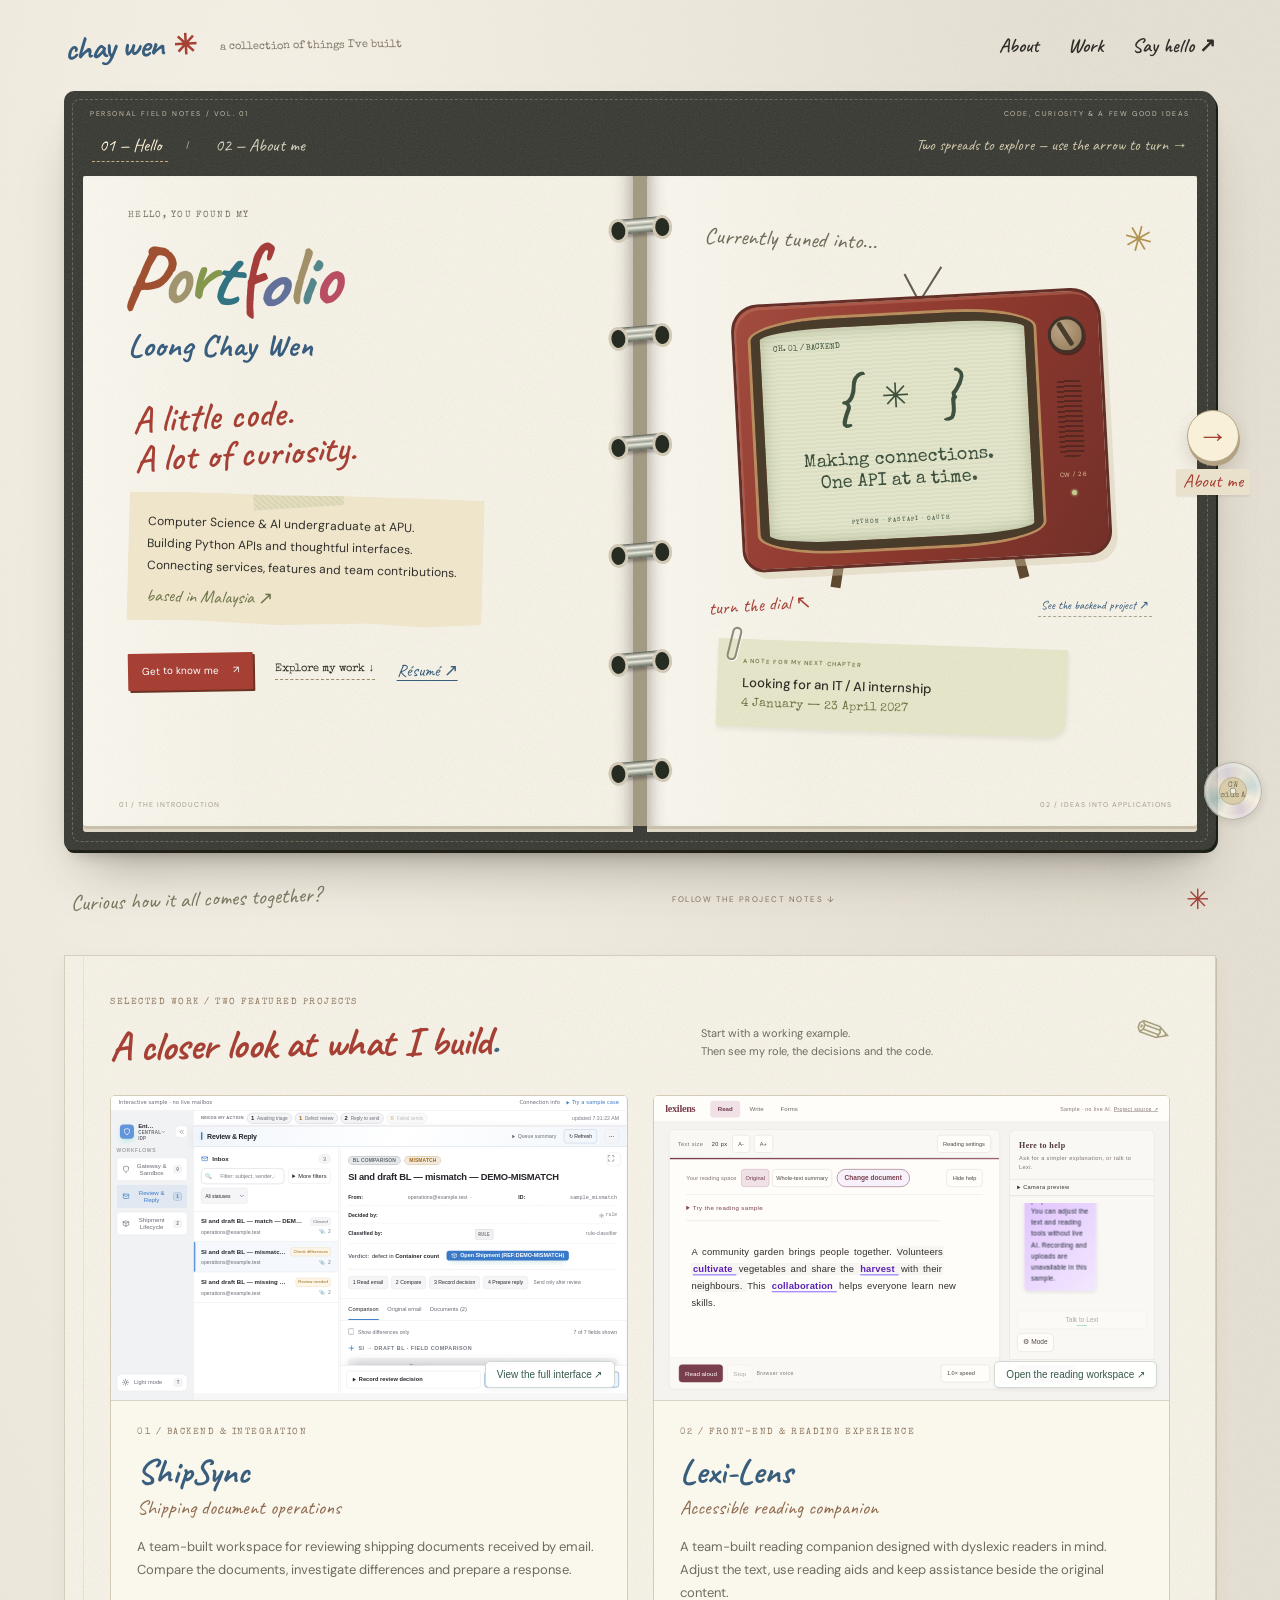
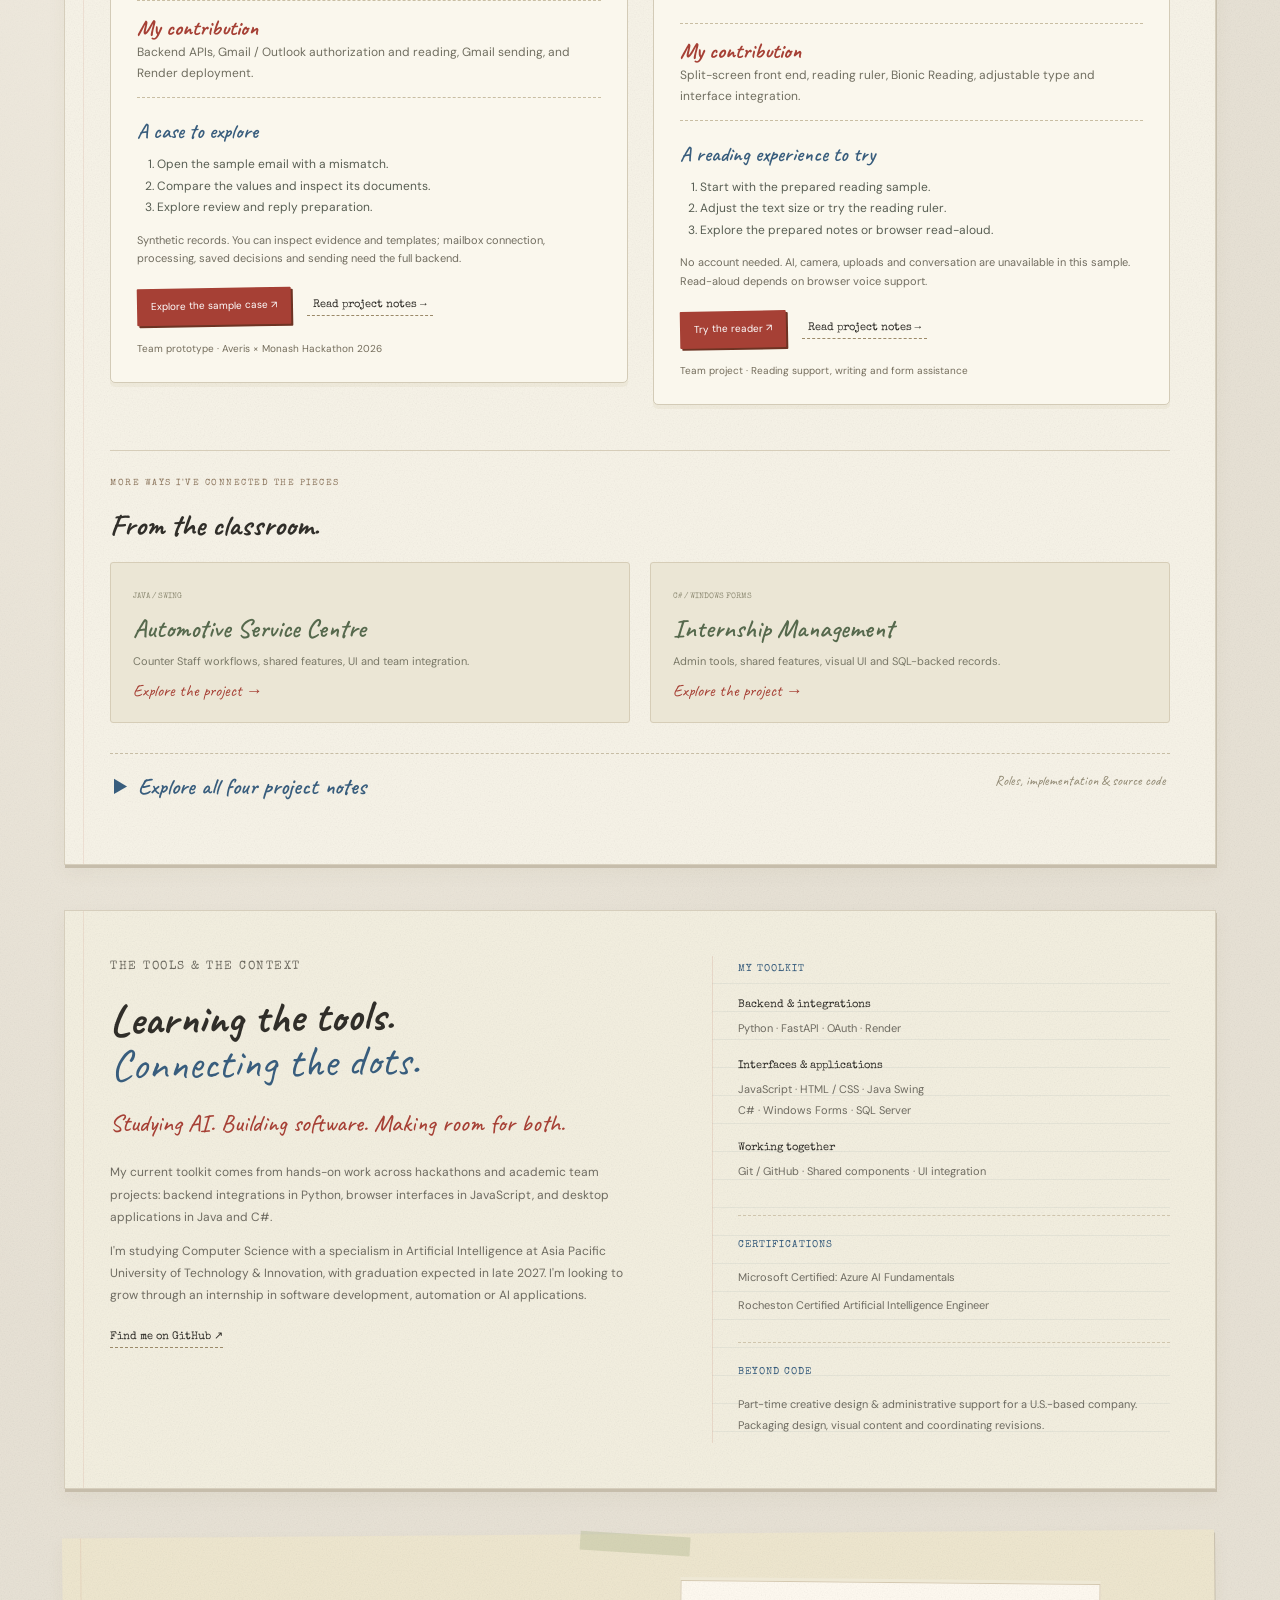
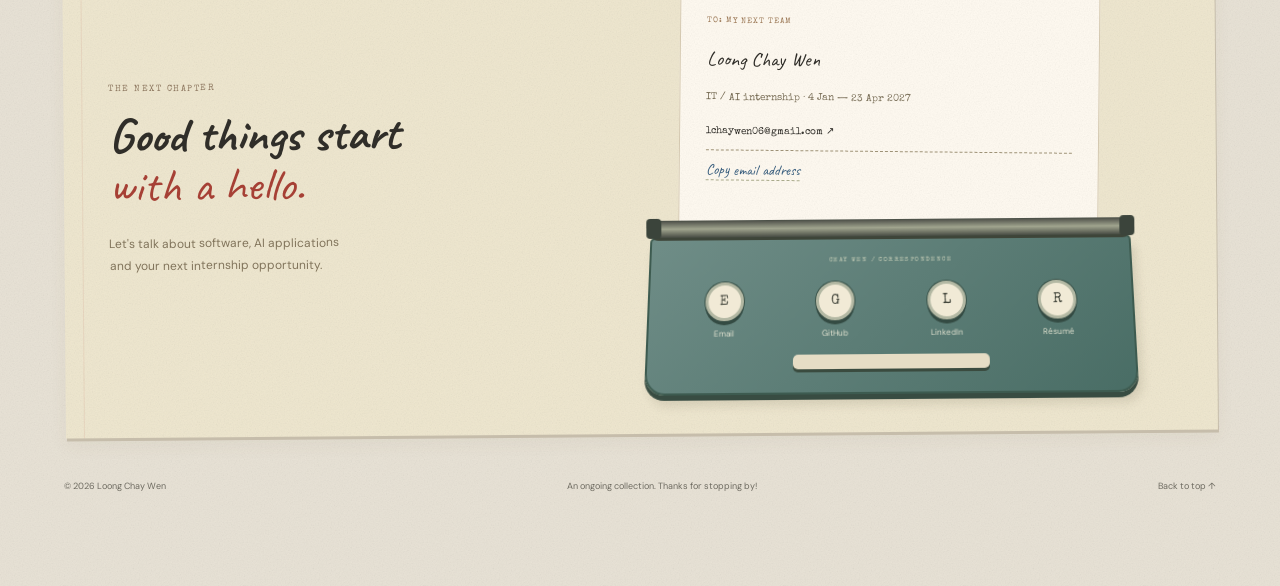
==== commit f8fdc152: "Use consistent typography throughout the contact email" ====
--- a/site/index.html
+++ b/site/index.html
@@ -20,7 +20,7 @@
 <article class="featured-project featured-lexi"><a class="featured-preview" href="demos/lexi-lens/index.html?demo=1" target="_blank" rel="noopener" aria-label="Open Lexi-Lens reading workspace demo"><iframe src="demos/lexi-lens/index.html?demo=1" title="Lexi-Lens reading workspace preview" tabindex="-1" aria-hidden="true" loading="lazy" sandbox="allow-scripts allow-same-origin"></iframe><span>Open the reading workspace ↗</span></a><div class="featured-body"><p class="eyebrow">02 / FRONT-END & READING EXPERIENCE</p><h3>Lexi-Lens<span>Accessible reading companion</span></h3><p>A team-built reading companion designed with dyslexic readers in mind. Adjust the text, use reading aids and keep assistance beside the original content.</p><div class="featured-contribution"><b>My contribution</b><span>Split-screen front end, reading ruler, Bionic Reading, adjustable type and interface integration.</span></div><div class="project-trial"><b>A reading experience to try</b><ol><li>Start with the prepared reading sample.</li><li>Adjust the text size or try the reading ruler.</li><li>Explore the prepared notes or browser read-aloud.</li></ol><p>No account needed. AI, camera, uploads and conversation are unavailable in this sample. Read-aloud depends on browser voice support.</p></div><div class="featured-actions"><a class="button primary" href="demos/lexi-lens/index.html?demo=1" target="_blank" rel="noopener">Try the reader ↗</a><button class="text-link" data-case-note="lexi">Read project notes →</button></div><small>Team project · Reading support, writing and form assistance</small></div></article></div>
 <div class="academic-heading"><p class="eyebrow">MORE WAYS I'VE CONNECTED THE PIECES</p><h3>From the classroom.</h3></div><div class="academic-projects"><button data-case-note="java"><span>JAVA / SWING</span><b>Automotive Service Centre</b><p>Counter Staff workflows, shared features, UI and team integration.</p><small>Explore the project →</small></button><button data-case-note="csharp"><span>C# / WINDOWS FORMS</span><b>Internship Management</b><p>Admin tools, shared features, visual UI and SQL-backed records.</p><small>Explore the project →</small></button></div><details id="project-notes" class="expanded-project-notes"><summary>Explore all four project notes <span>Roles, implementation & source code</span></summary><div class="project-tabs" role="tablist" aria-label="Choose a project"><button role="tab" id="tab-averis" aria-controls="project-panel" aria-selected="true" tabindex="0" data-project-tab="averis"><span>01</span> Averis</button><button role="tab" id="tab-lexi" aria-controls="project-panel" aria-selected="false" tabindex="-1" data-project-tab="lexi"><span>02</span> Lexi-Lens</button><button role="tab" id="tab-java" aria-controls="project-panel" aria-selected="false" tabindex="-1" data-project-tab="java"><span>03</span> Java</button><button role="tab" id="tab-csharp" aria-controls="project-panel" aria-selected="false" tabindex="-1" data-project-tab="csharp"><span>04</span> C#</button></div><div class="project-panel" id="project-panel" role="tabpanel" aria-labelledby="tab-averis" tabindex="0"></div><div class="project-pagination"><button id="previous-project" aria-label="Previous project">← Previous note</button><span id="project-position">01 / 04</span><button id="next-project" aria-label="Next project">Next note →</button></div><p class="sr-only" id="project-status" aria-live="polite"></p><noscript><p>My projects include ShipSync (backend integrations), Lexi-Lens (front end), a Java service centre system and a C# internship management system. <a href="https://github.com/chaywen">See my work on GitHub.</a></p></noscript></details></section><template id="visual-averis"><div class="project-image shipping"><div class="mock-window"><div class="mock-top"><span class="mock-logo">S / ShipSync</span><span>WORKFLOW CONCEPT</span></div><div class="workflow"><div class="flow-item"><span class="flow-icon">↙</span><b>Connect inbox</b><small>Gmail & Outlook</small></div><span class="flow-arrow">→</span><div class="flow-item"><span class="flow-icon">≡</span><b>Review documents</b><small>Human review workflow</small></div><span class="flow-arrow">→</span><div class="flow-item"><span class="flow-icon">↗</span><b>Send response</b><small>Gmail integration</small></div></div><div class="mock-foot"><span class="status-dot"></span> Email → backend → review</div></div><span class="image-caption">SYSTEM WORKFLOW ILLUSTRATION</span><span class="corner-arrow">↗</span></div></template><template id="visual-lexi"><div class="project-image reading"><div class="reader-mock"><div class="reader-bar"><span>lexi<span class="reader-star">✳</span>lens</span><span class="reader-controls">Aa &nbsp; − &nbsp; +</span></div><div class="reader-columns"><div><small>MAKE SPACE TO READ</small><div class="reading-lines"><span><b>Read</b> at your own pace.</span><span class="highlight">A clearer view of every word.</span><span>Accessible reading companion</span></div></div><div class="reader-assist"><span class="spark">✳</span><span>A little support.<br>A clearer story.</span></div></div></div><span class="image-caption">INTERFACE CONCEPT · READING COMPANION</span><span class="corner-arrow">↗</span></div></template><template id="visual-java"><div class="project-image automotive"><div class="desktop-label">APU / SERVICE CENTRE</div><div class="schedule"><div class="schedule-head"><span>Counter Staff</span><span>Appointment overview</span></div><div class="schedule-row"><span>01</span><b>Customers</b><i>Manage</i></div><div class="schedule-row"><span>02</span><b>Appointments</b><i>Schedule</i></div><div class="schedule-row"><span>03</span><b>Technicians</b><i>Coordinate</i></div></div><span class="image-caption">MODULE MAP · ILLUSTRATION</span><span class="corner-arrow">↗</span></div></template><template id="visual-csharp"><div class="project-image internship"><div class="desktop-label">INTERNSHIP / ADMINISTRATION</div><div class="admin-visual"><div class="admin-symbol">A<span>↗</span></div><div class="admin-menu"><span>User management <b>↗</b></span><span>Company management <b>↗</b></span><span>Admin reports <b>↗</b></span></div></div><span class="image-caption">MODULE MAP · ILLUSTRATION</span><span class="corner-arrow">↗</span></div></template>
 <section class="about wrap paper-section" id="toolkit"><div class="about-grid"><div><p class="eyebrow">THE TOOLS & THE CONTEXT</p><h2>Learning the tools.<br><em>Connecting the dots.</em></h2><p class="about-intro">Studying AI. Building software. Making room for both.</p><p>My current toolkit comes from hands-on work across hackathons and academic team projects: backend integrations in Python, browser interfaces in JavaScript, and desktop applications in Java and C#.</p><p>I'm studying Computer Science with a specialism in Artificial Intelligence at Asia Pacific University of Technology & Innovation, with graduation expected in late 2027. I'm looking to grow through an internship in software development, automation or AI applications.</p><a class="text-link" href="https://github.com/chaywen" target="_blank" rel="noopener">Find me on GitHub ↗</a></div><div class="about-details"><div class="detail-group"><span class="tiny-label">MY TOOLKIT</span><div class="skill-row"><b>Backend & integrations</b><p>Python · FastAPI · OAuth · Render</p></div><div class="skill-row"><b>Interfaces & applications</b><p>JavaScript · HTML / CSS · Java Swing<br>C# · Windows Forms · SQL Server</p></div><div class="skill-row"><b>Working together</b><p>Git / GitHub · Shared components · UI integration</p></div></div><div class="detail-group"><span class="tiny-label">CERTIFICATIONS</span><p>Microsoft Certified: Azure AI Fundamentals</p><p>Rocheston Certified Artificial Intelligence Engineer</p></div><div class="detail-group last"><span class="tiny-label">BEYOND CODE</span><p>Part-time creative design & administrative support for a U.S.-based company. Packaging design, visual content and coordinating revisions.</p></div></div></div></section>
-<section class="contact wrap paper-section" id="contact"><div class="contact-heading"><p class="eyebrow">THE NEXT CHAPTER</p><h2>Good things start<br><em>with a hello.</em></h2><p>Let's talk about software, AI applications<br>and your next internship opportunity.</p></div><div class="typewriter"><div class="typewriter-paper"><span class="tiny-label">TO: MY NEXT TEAM</span><p>Loong Chay Wen<br><span>IT / AI internship · 4 Jan — 23 Apr 2027</span></p><a class="email" href="mailto:lchaywen06@gmail.com" aria-label="Email lchaywen06@gmail.com"><span class="email-initial">l</span>chaywen06@gmail.com ↗</a><button id="copy-email">Copy email address</button><span id="copy-status" role="status"></span></div><div class="typewriter-carriage" aria-hidden="true"></div><div class="typewriter-body"><span class="typewriter-name">CHAY WEN / CORRESPONDENCE</span><div class="typewriter-keys"><a href="mailto:lchaywen06@gmail.com" aria-label="Send me an email"><span>E</span><small>Email</small></a><a href="https://github.com/chaywen" target="_blank" rel="noopener" aria-label="Open my GitHub"><span>G</span><small>GitHub</small></a><a href="https://www.linkedin.com/in/loong-chay-wen-36143b344" target="_blank" rel="noopener" aria-label="Open my LinkedIn"><span>L</span><small>LinkedIn</small></a><a href="assets/Loong_Chay_Wen_Resume.pdf" download aria-label="Download my résumé"><span>R</span><small>Résumé</small></a></div><span class="typewriter-space" aria-hidden="true"></span></div></div></section>
+<section class="contact wrap paper-section" id="contact"><div class="contact-heading"><p class="eyebrow">THE NEXT CHAPTER</p><h2>Good things start<br><em>with a hello.</em></h2><p>Let's talk about software, AI applications<br>and your next internship opportunity.</p></div><div class="typewriter"><div class="typewriter-paper"><span class="tiny-label">TO: MY NEXT TEAM</span><p>Loong Chay Wen<br><span>IT / AI internship · 4 Jan — 23 Apr 2027</span></p><a class="email" href="mailto:lchaywen06@gmail.com" aria-label="Email lchaywen06@gmail.com">lchaywen06@gmail.com ↗</a><button id="copy-email">Copy email address</button><span id="copy-status" role="status"></span></div><div class="typewriter-carriage" aria-hidden="true"></div><div class="typewriter-body"><span class="typewriter-name">CHAY WEN / CORRESPONDENCE</span><div class="typewriter-keys"><a href="mailto:lchaywen06@gmail.com" aria-label="Send me an email"><span>E</span><small>Email</small></a><a href="https://github.com/chaywen" target="_blank" rel="noopener" aria-label="Open my GitHub"><span>G</span><small>GitHub</small></a><a href="https://www.linkedin.com/in/loong-chay-wen-36143b344" target="_blank" rel="noopener" aria-label="Open my LinkedIn"><span>L</span><small>LinkedIn</small></a><a href="assets/Loong_Chay_Wen_Resume.pdf" download aria-label="Download my résumé"><span>R</span><small>Résumé</small></a></div><span class="typewriter-space" aria-hidden="true"></span></div></div></section>
 </main><footer class="wrap"><span>© <span id="year">2026</span> Loong Chay Wen</span><span>An ongoing collection. Thanks for stopping by!</span><a href="#">Back to top ↑</a></footer>
 
 <aside class="music-player" aria-label="Background music"><button class="cd-toggle" id="music-toggle" aria-label="Play background music" aria-pressed="false" title="Play background music"><span class="cd-disc" aria-hidden="true"><span class="cd-label">CW<br>side A</span></span></button><audio id="background-music" src="assets/quiet-little-notes.wav" loop preload="auto"></audio><span class="sr-only" id="music-status" role="status"></span></aside>
--- a/site/scrapbook.css
+++ b/site/scrapbook.css
@@ -1,5 +1,5 @@
 @import url('https://fonts.googleapis.com/css2?family=Caveat:wght@500;600;700&family=Special+Elite&display=swap');
-:root{--paper:#e9e3d6;--ink:#302e29;--muted:#6e6b61;--gold:#a14435;--line:#cfc8b6;--serif:'Caveat',Georgia,serif;--hand:'Caveat',Georgia,serif;--type:'Special Elite','Courier New',monospace;--blue:#385d7d;--red:#a64035;--cream:#f7f3e7}body{background:radial-gradient(ellipse at 20% 10%,#f5f0e5 0,transparent 55%),url('assets/paper-grain.svg'),#e7e1d4;font-size:14px}.wrap,.nav{width:min(1200px,90%)}.nav{height:91px;border:0;gap:25px}.brand{font:700 34px var(--hand);letter-spacing:-1px;color:var(--blue);transform:rotate(-3deg);white-space:nowrap}.brand span{display:inline-block;margin-left:10px;color:var(--red);font-size:28px}.nav-note{font:11px var(--type);color:#827968;margin-right:auto;transform:rotate(-1deg)}.nav nav{font:600 20px var(--hand);gap:29px}.nav nav a{position:relative}.nav nav a:after{content:'';position:absolute;left:0;bottom:0;width:100%;height:2px;background:var(--red);transform:scaleX(0) rotate(-3deg);transform-origin:left;transition:transform .2s}.nav nav a:hover:after{transform:scaleX(1) rotate(-3deg)}.notebook-shell{padding:17px 19px 24px;background:#35362f url('assets/paper-grain.svg');border-radius:10px 15px 13px 8px;position:relative;box-shadow:0 18px 30px #40372220,2px 3px 0 #1b211a}.notebook-shell:before{content:'';position:absolute;inset:8px;border:1px dashed #99947a80;border-radius:8px;pointer-events:none}.book-label{display:flex;justify-content:space-between;padding:0 7px 12px;font-size:7px;letter-spacing:1.6px;color:#c6bfab}.book-spread{position:relative;display:grid;grid-template-columns:1fr 1fr;border-radius:3px;background:#a29a83;gap:14px;min-height:565px}.book-page{background:linear-gradient(90deg,#ffffff50,transparent 30%),url('assets/paper-grain.svg'),#f7f3e7;position:relative;padding:35px 45px 38px;min-width:0}.page-left{box-shadow:inset -18px 0 18px -17px #382e2470,0 3px 0 #c9c0ab,0 6px 0 #e0d8c6;transform:rotate(-.35deg);border-radius:3px 2px 0 3px}.page-right{box-shadow:inset 18px 0 18px -17px #382e2470,0 3px 0 #c9c0ab,0 6px 0 #e0d8c6;transform:rotate(.35deg);border-radius:2px 3px 3px 0}.page-corner{font:9px var(--type);letter-spacing:1.3px;color:#787367;display:block}.cut-title{font:700 clamp(55px,6.9vw,90px)/1 var(--hand);letter-spacing:-4px;margin:17px -4px 5px;display:flex;align-items:baseline;justify-content:flex-start;white-space:nowrap}.cut-title span{display:inline-block;position:relative;margin-right:1px}.cut-title span:after{content:'';position:absolute;inset:0;background:url('assets/paper-grain.svg');opacity:.8;pointer-events:none}.cut-title span:nth-child(1){color:#9e5030;transform:rotate(7deg) scaleY(1.12)}.cut-title span:nth-child(2){color:#a0956e;transform:rotate(-9deg)}.cut-title span:nth-child(3){color:#85964d;transform:rotate(-4deg) translateY(-4px)}.cut-title span:nth-child(4){color:#317381;transform:rotate(9deg)}.cut-title span:nth-child(5){color:#a53e3a;transform:rotate(-7deg) scaleY(1.14)}.cut-title span:nth-child(6){color:#62709a;transform:rotate(7deg) translateY(3px)}.cut-title span:nth-child(7){color:#a19068;transform:rotate(-4deg)}.cut-title span:nth-child(8){color:#54878b;transform:rotate(3deg)}.cut-title span:nth-child(9){color:#b94e62;transform:rotate(-8deg)}.name-label{font:12px var(--type);letter-spacing:3px;margin:12px 0 27px}.handwritten{font-family:var(--hand)}.hero-hand{font-size:38px;font-weight:600;line-height:1.03;color:var(--red);transform:rotate(-3deg);margin:0 0 28px 5px}.intro-note{position:relative;background:#eee5cb;padding:19px 19px 14px;max-width:355px;transform:rotate(1.5deg);box-shadow:1px 3px 4px #61544118;clip-path:polygon(0 1%,18% 0,42% 1%,63% 0,100% 1%,100% 96%,84% 99%,68% 97%,43% 100%,19% 98%,0 99%)}.intro-note p{font-size:12px;line-height:1.85;margin-bottom:7px}.note-sign{font:18px var(--hand);color:#6e7549}.tape{position:absolute;top:-4px;left:35%;width:90px;height:17px;background:repeating-linear-gradient(45deg,#aeb68a55 0 2px,#d0caa355 2px 4px);transform:rotate(-5deg)}.hero-actions{gap:22px;margin-top:27px;align-items:center}.button{font-size:10px;padding:10px 14px;gap:14px}.primary{background:var(--red);border-radius:1px;box-shadow:2px 2px 0 #6d3323;transform:rotate(-1deg)}.primary:hover{background:#7e352e;transform:rotate(0)}.text-link{font:11px var(--type);border-bottom:1px dashed #9b8a69;padding-bottom:5px}.page-number{position:absolute;bottom:15px;left:36px;font-size:7px;letter-spacing:1px;color:#a29b89}.page-right .page-number{left:auto;right:25px}.binder-rings{position:absolute;left:50%;transform:translateX(-50%);top:50px;bottom:50px;display:flex;flex-direction:column;justify-content:space-between;z-index:3;width:54px;pointer-events:none}.binder-rings i{display:block;width:54px;height:15px;background:linear-gradient(#85857c,#efeee3 23%,#9c9f93 47%,#e6e9dc 64%,#6c7266);border-radius:10px;box-shadow:0 3px 3px #221b2250;border:1px solid #676e61;position:relative;transform:rotate(-5deg)}.binder-rings i:before,.binder-rings i:after{content:'';position:absolute;width:14px;height:18px;border-radius:50%;background:#272c23;z-index:-1;top:1px;box-shadow:0 0 0 3px #d1c9b5}.binder-rings i:before{left:-3px}.binder-rings i:after{right:-3px}.right-top{display:flex;align-items:center;justify-content:space-between;margin:0 0 28px 12px}.right-top .handwritten{font-size:23px;color:#716b59;transform:rotate(2deg)}.doodle-star{font-size:35px;color:#b19350;transform:rotate(15deg)}.television{width:100%;max-width:370px;position:relative;margin:24px auto 0;transform:rotate(-3deg)}.antenna{height:28px;position:absolute;left:49%;width:2px;top:-24px;background:#625b4c;transform:rotate(-25deg)}.antenna:after{content:'';position:absolute;bottom:-2px;left:3px;width:2px;height:38px;background:#625b4c;transform:rotate(60deg);transform-origin:bottom}.tv-body{padding:15px 13px 15px 16px;background:linear-gradient(120deg,#a24b3f,#8e392e 50%,#733029);display:flex;gap:13px;border-radius:27px 30px 24px 22px;border:3px solid #642f27;box-shadow:inset 2px 3px 0 #c67d6260,5px 7px 0 #d1c5a76b;position:relative}.tv-screen{flex:1;min-width:0;min-height:232px;background:repeating-linear-gradient(#e2e5c9 0 2px,#dbdec3 2px 4px);border:9px solid #493c2b;border-radius:30%/8%;padding:15px 13px 13px;text-align:center;box-shadow:inset 0 0 15px #61704b60,0 0 0 3px #b88d5e;color:#3e513f;display:flex;flex-direction:column;align-items:center;justify-content:space-between}.tv-channel{font:8px var(--type);align-self:flex-start}.screen-art{display:flex;align-items:center;gap:18px;font:500 62px/.8 var(--hand);margin-top:12px}.screen-spark{font:34px var(--type);min-width:49px}.tv-message{font:18px/1.25 var(--type);margin:13px 0 12px}.tv-bottom{font:6px var(--type);letter-spacing:1px;line-height:1.5}.tv-controls{width:39px;display:flex;flex-direction:column;align-items:center;padding-top:10px;flex-shrink:0}.tv-controls button{position:relative;width:37px;height:37px;border:3px solid #3e3329;border-radius:50%;background:radial-gradient(circle at 35% 30%,#baa587,#927854);box-shadow:1px 2px 0 #4f261e;margin-bottom:24px;transition:transform .3s}.tv-controls button span{position:absolute;left:12px;top:1px;height:27px;width:5px;background:#493d2e;transform:rotate(-30deg);border-radius:2px}.speaker{height:80px;width:25px;background:repeating-linear-gradient(transparent 0 3px,#4c251e 3px 5px);opacity:.8;border-radius:8px}.tv-wordmark{font-size:6px;color:#e1c8a1;margin-top:13px;letter-spacing:.5px}.power-light{width:5px;height:5px;background:#c2cb8c;border-radius:50%;margin-top:10px;box-shadow:0 0 3px #d8f1a7}.tv-feet{display:flex;justify-content:space-around;height:18px}.tv-feet i{width:10px;height:21px;background:#5f4830;transform:rotate(12deg);margin-top:-2px;z-index:-1}.tv-feet i+i{transform:rotate(-12deg)}.tv-hint{display:flex;align-items:center;justify-content:space-between;padding-left:17px;margin:8px 0 22px}.tv-hint .handwritten{font-size:19px;color:var(--red);transform:rotate(-4deg)}.tv-hint>span+span{font-size:6px;letter-spacing:1px;color:#8d826a}.internship-note{position:relative;display:flex;flex-direction:column;gap:7px;background:url('assets/paper-grain.svg'),#e6e7c9;padding:17px 20px 17px 25px;transform:rotate(2deg);max-width:350px;margin:15px 0 10px 25px;border-radius:0 1px 18px 2px;box-shadow:1px 3px 4px #4a4c2515}.internship-note .tiny-label{font-size:6px;letter-spacing:1.1px;color:#7a7b50}.internship-note b{font:500 13px var(--sans)}.internship-note>span:last-child{font:12px var(--type);color:#747346}.paperclip{position:absolute;top:-12px;left:11px;width:10px;height:34px;border:2px solid #8b8b77;border-radius:8px;transform:rotate(12deg);box-shadow:1px 1px 0 #fff}.between-note{display:flex;align-items:center;justify-content:space-between;padding:30px 7px 35px}.between-note .handwritten{font-size:22px;color:#7b755f;transform:rotate(-2deg)}.between-note a{font-size:8px;letter-spacing:1.5px;color:#7f7761}.between-note>span:last-child{color:var(--red);font-size:28px}.paper-section{background:url('assets/paper-grain.svg'),var(--cream);box-shadow:1px 3px 0 #c6bdab,0 8px 18px #655a3b0e;position:relative;padding:46px 45px;margin-bottom:45px;border:1px solid #d6cebc}.paper-section:before{content:'';position:absolute;left:18px;top:0;bottom:0;width:1px;background:#c88c782c}.work{padding-block:40px 45px;scroll-margin-top:20px}.eyebrow{font:9px/1.5 var(--type);letter-spacing:1.5px;color:#8e7860;margin-bottom:15px}.section-top{margin-bottom:31px;gap:20px}.section-top h2{font:700 41px/1 var(--hand);letter-spacing:-.6px;color:var(--red);transform:rotate(-1deg)}.title-dot{color:#42667c}.section-top>p{font-size:11px;max-width:345px}.section-top:after{content:'✎';font-size:40px;color:#a6a07d;transform:rotate(-25deg)}.filters{gap:7px;padding-bottom:0;border-bottom:1px solid #bfb7a1;margin-bottom:35px}.filters button{padding:10px 22px 9px;font:600 17px var(--hand);border:1px solid #cfc5ac;border-radius:10px 12px 0 0;background:#e5dcc7;position:relative;top:1px;color:#80755d}.filters button:nth-child(2){background:#dfe4d0}.filters button:nth-child(3){background:#e3d7cb}.filters button.active{border-color:#bdb39b;border-bottom-color:var(--cream);background:var(--cream);color:var(--red)}.filters button span{font:8px var(--type)}.projects{gap:43px 36px;counter-reset:projects}.project{position:relative;background:#fefdf6;box-shadow:0 2px 6px #483c2114;padding:12px 12px 20px;align-self:start;border:1px solid #e3dece;counter-increment:projects;transform:rotate(-.7deg);transition:transform .2s}.project:nth-child(even){transform:rotate(.8deg)}.project:hover{transform:rotate(0)}.project:before{content:'';position:absolute;top:-10px;left:38%;width:80px;height:21px;background:repeating-linear-gradient(70deg,#c8bf9a88 0 2px,#d7cfaf88 2px 4px);z-index:2;transform:rotate(-4deg);clip-path:polygon(0 5%,100% 0,98% 100%,2% 96%);pointer-events:none}.project:nth-child(2):before{background:#afbec177;transform:rotate(4deg)}.project:nth-child(3):before{background:#b6bc9388}.project:nth-child(4):before{background:#bc9b8870}.project-image{height:245px;border:1px solid #d0cfba;padding:30px 22px}.shipping{background:linear-gradient(135deg,#d9e0cb,#e7eadc)}.reading{background:linear-gradient(145deg,#efe4ce,#e6d1b7)}.project-meta{font:7px/1.8 var(--type);letter-spacing:.4px;margin:17px 7px 0;color:#9b7960;gap:7px}h3{font:700 28px/1.1 var(--hand);letter-spacing:0;margin:7px 7px 7px}.project>p{font-size:11px;margin:0 7px 13px;line-height:1.65}.project .tags{margin-inline:7px}.tags span{font-size:8px;border:0;border-radius:0;padding:3px 7px;background:#eeede0;color:#6d6d57}.corner-arrow{font:25px var(--hand);color:#6a6553;top:6px;right:11px}.image-caption{font-size:6px;bottom:10px;letter-spacing:.7px}.mock-window{transform:rotate(1.5deg)}.reader-mock{transform:rotate(-2deg)}.mock-logo{font-family:var(--type);font-size:11px}.reader-bar{font-family:var(--hand);font-size:25px}.compact .project-image{height:228px}.desktop-label{font:7px var(--type);letter-spacing:.5px}.automotive{background:#d4dedd}.internship{background:#e5d8c7}.admin-symbol{font-family:var(--type);font-size:63px}.about{background:url('assets/paper-grain.svg'),#f3efdf;padding-block:45px;border-block:1px solid #d6cebc}.about-grid{gap:75px}.about h2{font:700 44px/1.03 var(--hand);letter-spacing:0;transform:rotate(-1deg);margin-bottom:25px}.about h2 em{color:var(--blue);font-style:normal}.about p{font-size:12px;line-height:1.85}.about .about-intro{font:500 24px/1.2 var(--hand);color:var(--red)}.about-details{background:repeating-linear-gradient(transparent 0 27px,#8c9e9d22 27px 28px);padding:8px 0 0 25px;border-left:1px solid #c38a7738}.detail-group{border-bottom:1px dashed #cfc5ad}.detail-group .tiny-label{font:10px var(--type);letter-spacing:1px;color:var(--blue)}.detail-group>p{font-size:11px}.skill-row p{font-size:11px}.skill-row b{font-family:var(--type);font-size:11px}.contact{background:url('assets/paper-grain.svg'),#eee6cd;padding-block:38px 42px;transform:rotate(-.45deg);border:0;clip-path:polygon(0 0,100% 1%,99.8% 97%,95% 99%,90% 98%,84% 100%,77% 98%,70% 100%,64% 98%,56% 99%,48% 98%,41% 100%,35% 98%,28% 100%,21% 98%,14% 100%,8% 98%,0 100%)}.contact:after{content:'';position:absolute;top:0;left:45%;width:110px;height:19px;transform:rotate(4deg);background:#b0b78e66}.contact h2{font:700 48px/1.04 var(--hand);letter-spacing:0}.contact h2 em{font-style:normal;color:var(--red)}.contact-layout{gap:40px}.contact-layout>div>p{font-size:11px}.email{font:12px var(--type);padding-bottom:13px;border-bottom:1px dashed #9e9277;word-break:break-word}.contact-links{gap:23px;font-size:10px}.contact-links a:first-child{color:var(--blue)}footer{border:0;padding-block:0 35px;font-size:9px}dialog{background:url('assets/paper-grain.svg'),var(--cream);border:8px solid #48473b;box-shadow:0 0 0 1px #a8a189,0 25px 100px #27231a65}dialog::backdrop{background:#28251e99}dialog h2{font:700 42px/1.05 var(--hand);color:var(--red);letter-spacing:0}dialog h3{font:15px var(--type);color:var(--blue)}dialog p,dialog li{font-size:12px;line-height:1.85}.close-dialog{background:#e3d9c2;border-radius:1px;color:var(--red);font:20px var(--hand)}.case-role{font:11px/1.8 var(--type);border-block:1px dashed #bdb498;padding-block:14px}.case-note{background:#e9e4cd;transform:rotate(-.5deg)}.demo-toolbar button{font-size:10px}.reader-demo{border:1px dashed #c5bba2}.demo-text{font-family:Georgia,serif}.reader-columns .reading-lines{font-family:Georgia,serif}.reader-columns small{font-size:6px}.skip{background:var(--red)}
+:root{--paper:#e9e3d6;--ink:#302e29;--muted:#6e6b61;--gold:#a14435;--line:#cfc8b6;--serif:'Caveat',Georgia,serif;--hand:'Caveat',Georgia,serif;--type:'Special Elite','Courier New',monospace;--blue:#385d7d;--red:#a64035;--cream:#f7f3e7}body{background:radial-gradient(ellipse at 20% 10%,#f5f0e5 0,transparent 55%),url('assets/paper-grain.svg'),#e7e1d4;font-size:14px}.wrap,.nav{width:min(1200px,90%)}.nav{height:91px;border:0;gap:25px}.brand{font:700 34px var(--hand);letter-spacing:-1px;color:var(--blue);transform:rotate(-3deg);white-space:nowrap}.brand span{display:inline-block;margin-left:10px;color:var(--red);font-size:28px}.nav-note{font:11px var(--type);color:#827968;margin-right:auto;transform:rotate(-1deg)}.nav nav{font:600 20px var(--hand);gap:29px}.nav nav a{position:relative}.nav nav a:after{content:'';position:absolute;left:0;bottom:0;width:100%;height:2px;background:var(--red);transform:scaleX(0) rotate(-3deg);transform-origin:left;transition:transform .2s}.nav nav a:hover:after{transform:scaleX(1) rotate(-3deg)}.notebook-shell{padding:17px 19px 24px;background:#35362f url('assets/paper-grain.svg');border-radius:10px 15px 13px 8px;position:relative;box-shadow:0 18px 30px #40372220,2px 3px 0 #1b211a}.notebook-shell:before{content:'';position:absolute;inset:8px;border:1px dashed #99947a80;border-radius:8px;pointer-events:none}.book-label{display:flex;justify-content:space-between;padding:0 7px 12px;font-size:7px;letter-spacing:1.6px;color:#c6bfab}.book-spread{position:relative;display:grid;grid-template-columns:1fr 1fr;border-radius:3px;background:#a29a83;gap:14px;min-height:565px}.book-page{background:linear-gradient(90deg,#ffffff50,transparent 30%),url('assets/paper-grain.svg'),#f7f3e7;position:relative;padding:35px 45px 38px;min-width:0}.page-left{box-shadow:inset -18px 0 18px -17px #382e2470,0 3px 0 #c9c0ab,0 6px 0 #e0d8c6;transform:rotate(-.35deg);border-radius:3px 2px 0 3px}.page-right{box-shadow:inset 18px 0 18px -17px #382e2470,0 3px 0 #c9c0ab,0 6px 0 #e0d8c6;transform:rotate(.35deg);border-radius:2px 3px 3px 0}.page-corner{font:9px var(--type);letter-spacing:1.3px;color:#787367;display:block}.cut-title{font:700 clamp(55px,6.9vw,90px)/1 var(--hand);letter-spacing:-4px;margin:17px -4px 5px;display:flex;align-items:baseline;justify-content:flex-start;white-space:nowrap}.cut-title span{display:inline-block;position:relative;margin-right:1px}.cut-title span:after{content:none}.cut-title span:nth-child(1){color:#9e5030;transform:rotate(7deg) scaleY(1.12)}.cut-title span:nth-child(2){color:#a0956e;transform:rotate(-9deg)}.cut-title span:nth-child(3){color:#85964d;transform:rotate(-4deg) translateY(-4px)}.cut-title span:nth-child(4){color:#317381;transform:rotate(9deg)}.cut-title span:nth-child(5){color:#a53e3a;transform:rotate(-7deg) scaleY(1.14)}.cut-title span:nth-child(6){color:#62709a;transform:rotate(7deg) translateY(3px)}.cut-title span:nth-child(7){color:#a19068;transform:rotate(-4deg)}.cut-title span:nth-child(8){color:#54878b;transform:rotate(3deg)}.cut-title span:nth-child(9){color:#b94e62;transform:rotate(-8deg)}.name-label{font:12px var(--type);letter-spacing:3px;margin:12px 0 27px}.handwritten{font-family:var(--hand)}.hero-hand{font-size:38px;font-weight:600;line-height:1.03;color:var(--red);transform:rotate(-3deg);margin:0 0 28px 5px}.intro-note{position:relative;background:#eee5cb;padding:19px 19px 14px;max-width:355px;transform:rotate(1.5deg);box-shadow:1px 3px 4px #61544118;clip-path:polygon(0 1%,18% 0,42% 1%,63% 0,100% 1%,100% 96%,84% 99%,68% 97%,43% 100%,19% 98%,0 99%)}.intro-note p{font-size:12px;line-height:1.85;margin-bottom:7px}.note-sign{font:18px var(--hand);color:#6e7549}.tape{position:absolute;top:-4px;left:35%;width:90px;height:17px;background:repeating-linear-gradient(45deg,#aeb68a55 0 2px,#d0caa355 2px 4px);transform:rotate(-5deg)}.hero-actions{gap:22px;margin-top:27px;align-items:center}.button{font-size:10px;padding:10px 14px;gap:14px}.primary{background:var(--red);border-radius:1px;box-shadow:2px 2px 0 #6d3323;transform:rotate(-1deg)}.primary:hover{background:#7e352e;transform:rotate(0)}.text-link{font:11px var(--type);border-bottom:1px dashed #9b8a69;padding-bottom:5px}.page-number{position:absolute;bottom:15px;left:36px;font-size:7px;letter-spacing:1px;color:#a29b89}.page-right .page-number{left:auto;right:25px}.binder-rings{position:absolute;left:50%;transform:translateX(-50%);top:50px;bottom:50px;display:flex;flex-direction:column;justify-content:space-between;z-index:3;width:54px;pointer-events:none}.binder-rings i{display:block;width:54px;height:15px;background:linear-gradient(#85857c,#efeee3 23%,#9c9f93 47%,#e6e9dc 64%,#6c7266);border-radius:10px;box-shadow:0 3px 3px #221b2250;border:1px solid #676e61;position:relative;transform:rotate(-5deg)}.binder-rings i:before,.binder-rings i:after{content:'';position:absolute;width:14px;height:18px;border-radius:50%;background:#272c23;z-index:-1;top:1px;box-shadow:0 0 0 3px #d1c9b5}.binder-rings i:before{left:-3px}.binder-rings i:after{right:-3px}.right-top{display:flex;align-items:center;justify-content:space-between;margin:0 0 28px 12px}.right-top .handwritten{font-size:23px;color:#716b59;transform:rotate(2deg)}.doodle-star{font-size:35px;color:#b19350;transform:rotate(15deg)}.television{width:100%;max-width:370px;position:relative;margin:24px auto 0;transform:rotate(-3deg)}.antenna{height:28px;position:absolute;left:49%;width:2px;top:-24px;background:#625b4c;transform:rotate(-25deg)}.antenna:after{content:'';position:absolute;bottom:-2px;left:3px;width:2px;height:38px;background:#625b4c;transform:rotate(60deg);transform-origin:bottom}.tv-body{padding:15px 13px 15px 16px;background:linear-gradient(120deg,#a24b3f,#8e392e 50%,#733029);display:flex;gap:13px;border-radius:27px 30px 24px 22px;border:3px solid #642f27;box-shadow:inset 2px 3px 0 #c67d6260,5px 7px 0 #d1c5a76b;position:relative}.tv-screen{flex:1;min-width:0;min-height:232px;background:repeating-linear-gradient(#e2e5c9 0 2px,#dbdec3 2px 4px);border:9px solid #493c2b;border-radius:30%/8%;padding:15px 13px 13px;text-align:center;box-shadow:inset 0 0 15px #61704b60,0 0 0 3px #b88d5e;color:#3e513f;display:flex;flex-direction:column;align-items:center;justify-content:space-between}.tv-channel{font:8px var(--type);align-self:flex-start}.screen-art{display:flex;align-items:center;gap:18px;font:500 62px/.8 var(--hand);margin-top:12px}.screen-spark{font:34px var(--type);min-width:49px}.tv-message{font:18px/1.25 var(--type);margin:13px 0 12px}.tv-bottom{font:6px var(--type);letter-spacing:1px;line-height:1.5}.tv-controls{width:39px;display:flex;flex-direction:column;align-items:center;padding-top:10px;flex-shrink:0}.tv-controls button{position:relative;width:37px;height:37px;border:3px solid #3e3329;border-radius:50%;background:radial-gradient(circle at 35% 30%,#baa587,#927854);box-shadow:1px 2px 0 #4f261e;margin-bottom:24px;transition:transform .3s}.tv-controls button span{position:absolute;left:12px;top:1px;height:27px;width:5px;background:#493d2e;transform:rotate(-30deg);border-radius:2px}.speaker{height:80px;width:25px;background:repeating-linear-gradient(transparent 0 3px,#4c251e 3px 5px);opacity:.8;border-radius:8px}.tv-wordmark{font-size:6px;color:#e1c8a1;margin-top:13px;letter-spacing:.5px}.power-light{width:5px;height:5px;background:#c2cb8c;border-radius:50%;margin-top:10px;box-shadow:0 0 3px #d8f1a7}.tv-feet{display:flex;justify-content:space-around;height:18px}.tv-feet i{width:10px;height:21px;background:#5f4830;transform:rotate(12deg);margin-top:-2px;z-index:-1}.tv-feet i+i{transform:rotate(-12deg)}.tv-hint{display:flex;align-items:center;justify-content:space-between;padding-left:17px;margin:8px 0 22px}.tv-hint .handwritten{font-size:19px;color:var(--red);transform:rotate(-4deg)}.tv-hint>span+span{font-size:6px;letter-spacing:1px;color:#8d826a}.internship-note{position:relative;display:flex;flex-direction:column;gap:7px;background:url('assets/paper-grain.svg'),#e6e7c9;padding:17px 20px 17px 25px;transform:rotate(2deg);max-width:350px;margin:15px 0 10px 25px;border-radius:0 1px 18px 2px;box-shadow:1px 3px 4px #4a4c2515}.internship-note .tiny-label{font-size:6px;letter-spacing:1.1px;color:#7a7b50}.internship-note b{font:500 13px var(--sans)}.internship-note>span:last-child{font:12px var(--type);color:#747346}.paperclip{position:absolute;top:-12px;left:11px;width:10px;height:34px;border:2px solid #8b8b77;border-radius:8px;transform:rotate(12deg);box-shadow:1px 1px 0 #fff}.between-note{display:flex;align-items:center;justify-content:space-between;padding:30px 7px 35px}.between-note .handwritten{font-size:22px;color:#7b755f;transform:rotate(-2deg)}.between-note a{font-size:8px;letter-spacing:1.5px;color:#7f7761}.between-note>span:last-child{color:var(--red);font-size:28px}.paper-section{background:url('assets/paper-grain.svg'),var(--cream);box-shadow:1px 3px 0 #c6bdab,0 8px 18px #655a3b0e;position:relative;padding:46px 45px;margin-bottom:45px;border:1px solid #d6cebc}.paper-section:before{content:'';position:absolute;left:18px;top:0;bottom:0;width:1px;background:#c88c782c}.work{padding-block:40px 45px;scroll-margin-top:20px}.eyebrow{font:9px/1.5 var(--type);letter-spacing:1.5px;color:#8e7860;margin-bottom:15px}.section-top{margin-bottom:31px;gap:20px}.section-top h2{font:700 41px/1 var(--hand);letter-spacing:-.6px;color:var(--red);transform:rotate(-1deg)}.title-dot{color:#42667c}.section-top>p{font-size:11px;max-width:345px}.section-top:after{content:'✎';font-size:40px;color:#a6a07d;transform:rotate(-25deg)}.filters{gap:7px;padding-bottom:0;border-bottom:1px solid #bfb7a1;margin-bottom:35px}.filters button{padding:10px 22px 9px;font:600 17px var(--hand);border:1px solid #cfc5ac;border-radius:10px 12px 0 0;background:#e5dcc7;position:relative;top:1px;color:#80755d}.filters button:nth-child(2){background:#dfe4d0}.filters button:nth-child(3){background:#e3d7cb}.filters button.active{border-color:#bdb39b;border-bottom-color:var(--cream);background:var(--cream);color:var(--red)}.filters button span{font:8px var(--type)}.projects{gap:43px 36px;counter-reset:projects}.project{position:relative;background:#fefdf6;box-shadow:0 2px 6px #483c2114;padding:12px 12px 20px;align-self:start;border:1px solid #e3dece;counter-increment:projects;transform:rotate(-.7deg);transition:transform .2s}.project:nth-child(even){transform:rotate(.8deg)}.project:hover{transform:rotate(0)}.project:before{content:'';position:absolute;top:-10px;left:38%;width:80px;height:21px;background:repeating-linear-gradient(70deg,#c8bf9a88 0 2px,#d7cfaf88 2px 4px);z-index:2;transform:rotate(-4deg);clip-path:polygon(0 5%,100% 0,98% 100%,2% 96%);pointer-events:none}.project:nth-child(2):before{background:#afbec177;transform:rotate(4deg)}.project:nth-child(3):before{background:#b6bc9388}.project:nth-child(4):before{background:#bc9b8870}.project-image{height:245px;border:1px solid #d0cfba;padding:30px 22px}.shipping{background:linear-gradient(135deg,#d9e0cb,#e7eadc)}.reading{background:linear-gradient(145deg,#efe4ce,#e6d1b7)}.project-meta{font:7px/1.8 var(--type);letter-spacing:.4px;margin:17px 7px 0;color:#9b7960;gap:7px}h3{font:700 28px/1.1 var(--hand);letter-spacing:0;margin:7px 7px 7px}.project>p{font-size:11px;margin:0 7px 13px;line-height:1.65}.project .tags{margin-inline:7px}.tags span{font-size:8px;border:0;border-radius:0;padding:3px 7px;background:#eeede0;color:#6d6d57}.corner-arrow{font:25px var(--hand);color:#6a6553;top:6px;right:11px}.image-caption{font-size:6px;bottom:10px;letter-spacing:.7px}.mock-window{transform:rotate(1.5deg)}.reader-mock{transform:rotate(-2deg)}.mock-logo{font-family:var(--type);font-size:11px}.reader-bar{font-family:var(--hand);font-size:25px}.compact .project-image{height:228px}.desktop-label{font:7px var(--type);letter-spacing:.5px}.automotive{background:#d4dedd}.internship{background:#e5d8c7}.admin-symbol{font-family:var(--type);font-size:63px}.about{background:url('assets/paper-grain.svg'),#f3efdf;padding-block:45px;border-block:1px solid #d6cebc}.about-grid{gap:75px}.about h2{font:700 44px/1.03 var(--hand);letter-spacing:0;transform:rotate(-1deg);margin-bottom:25px}.about h2 em{color:var(--blue);font-style:normal}.about p{font-size:12px;line-height:1.85}.about .about-intro{font:500 24px/1.2 var(--hand);color:var(--red)}.about-details{background:repeating-linear-gradient(transparent 0 27px,#8c9e9d22 27px 28px);padding:8px 0 0 25px;border-left:1px solid #c38a7738}.detail-group{border-bottom:1px dashed #cfc5ad}.detail-group .tiny-label{font:10px var(--type);letter-spacing:1px;color:var(--blue)}.detail-group>p{font-size:11px}.skill-row p{font-size:11px}.skill-row b{font-family:var(--type);font-size:11px}.contact{background:url('assets/paper-grain.svg'),#eee6cd;padding-block:38px 42px;transform:rotate(-.45deg);border:0;clip-path:polygon(0 0,100% 1%,99.8% 97%,95% 99%,90% 98%,84% 100%,77% 98%,70% 100%,64% 98%,56% 99%,48% 98%,41% 100%,35% 98%,28% 100%,21% 98%,14% 100%,8% 98%,0 100%)}.contact:after{content:'';position:absolute;top:0;left:45%;width:110px;height:19px;transform:rotate(4deg);background:#b0b78e66}.contact h2{font:700 48px/1.04 var(--hand);letter-spacing:0}.contact h2 em{font-style:normal;color:var(--red)}.contact-layout{gap:40px}.contact-layout>div>p{font-size:11px}.email{font:12px var(--type);padding-bottom:13px;border-bottom:1px dashed #9e9277;word-break:break-word}.contact-links{gap:23px;font-size:10px}.contact-links a:first-child{color:var(--blue)}footer{border:0;padding-block:0 35px;font-size:9px}dialog{background:url('assets/paper-grain.svg'),var(--cream);border:8px solid #48473b;box-shadow:0 0 0 1px #a8a189,0 25px 100px #27231a65}dialog::backdrop{background:#28251e99}dialog h2{font:700 42px/1.05 var(--hand);color:var(--red);letter-spacing:0}dialog h3{font:15px var(--type);color:var(--blue)}dialog p,dialog li{font-size:12px;line-height:1.85}.close-dialog{background:#e3d9c2;border-radius:1px;color:var(--red);font:20px var(--hand)}.case-role{font:11px/1.8 var(--type);border-block:1px dashed #bdb498;padding-block:14px}.case-note{background:#e9e4cd;transform:rotate(-.5deg)}.demo-toolbar button{font-size:10px}.reader-demo{border:1px dashed #c5bba2}.demo-text{font-family:Georgia,serif}.reader-columns .reading-lines{font-family:Georgia,serif}.reader-columns small{font-size:6px}.skip{background:var(--red)}
 @media(min-width:1450px){.book-page{padding-inline:55px}.book-spread{min-height:600px}.cut-title{font-size:94px}.hero-hand{font-size:42px}.intro-note{margin-top:25px}.hero-actions{margin-top:32px}.right-top{margin-bottom:35px}.television{max-width:385px}.tv-screen{min-height:245px}.tv-hint{margin-bottom:27px}}
 @media(max-width:1050px){.nav-note{display:none}.book-page{padding:28px 30px 38px}.cut-title{font-size:70px;letter-spacing:-4px}.book-spread{gap:12px}.binder-rings{width:46px}.binder-rings i{width:46px}.hero-hand{font-size:34px}.hero-actions{gap:14px}.hero-actions .button{font-size:9px;padding:10px}.right-top{margin-left:0}.right-top .handwritten{font-size:20px}.tv-body{padding:12px;gap:10px}.tv-screen{min-height:218px;padding:12px 8px 10px}.tv-message{font-size:15px}.tv-controls{width:30px}.tv-controls button{width:30px;height:30px}.tv-controls button span{left:10px;height:20px}.tv-channel{font-size:6px}.screen-art{gap:12px}.internship-note{margin-left:6px;padding:16px}.internship-note b{font-size:11px}.internship-note>span:last-child{font-size:10px}.tv-hint{padding-left:0}.tv-hint>span+span{font-size:5px}.book-label{font-size:6px}.book-spread{min-height:530px}.paper-section{padding-inline:32px}.section-top:after{display:none}.section-top h2{font-size:36px}.section-top>p{font-size:10px;max-width:290px}.about-grid{gap:35px}.project-image{padding-inline:15px}.mock-top{font-size:6px}.flow-item b{font-size:8px}}
 @media(max-width:760px){.wrap,.nav{width:92%}.nav{height:76px;gap:16px}.nav nav{font-size:19px;gap:20px}.brand{font-size:29px}.brand span{font-size:20px;margin-left:6px}.notebook-shell{padding:12px 11px 20px}.book-label>span:last-child{display:none}.book-label{font-size:7px;padding-bottom:10px}.book-spread{grid-template-columns:1fr;gap:9px;min-height:0}.book-page{padding:30px 36px 40px;transform:none;box-shadow:0 3px 0 #c9c0ab;min-height:0}.page-left{padding-bottom:50px}.binder-rings{display:none}.book-page:before{content:'';position:absolute;left:12px;top:15px;bottom:15px;width:6px;background:radial-gradient(circle at 3px 3px,#aeaa9660 0 3px,transparent 3.2px) 0 0/6px 60px repeat-y}.cut-title{font-size:clamp(62px,15vw,95px);letter-spacing:-4px;margin-block:20px 10px;justify-content:flex-start;gap:0}.name-label{font-size:11px;margin-bottom:26px}.hero-hand{font-size:40px;margin-bottom:25px}.intro-note{max-width:100%;padding:20px}.intro-note p{font-size:12px}.hero-actions{margin-top:28px;gap:22px;flex-wrap:wrap}.hero-actions .button{font-size:10px;padding:12px 16px}.page-number{left:36px;bottom:15px;font-size:6px}.right-top{margin-bottom:32px}.right-top .handwritten{font-size:26px}.page-right{padding-top:25px;padding-bottom:48px}.television{max-width:340px;margin-top:25px}.tv-screen{min-height:220px}.tv-message{font-size:17px}.tv-controls{width:33px}.tv-controls button{width:33px;height:33px}.tv-controls button span{left:11px;height:23px}.tv-channel{font-size:7px}.tv-bottom{font-size:6px}.tv-hint{margin-block:14px 24px}.tv-hint .handwritten{font-size:22px}.tv-hint>span+span{font-size:6px}.internship-note{margin:0 auto;max-width:340px;padding:19px 20px}.internship-note b{font-size:12px}.internship-note>span:last-child{font-size:11px}.internship-note .tiny-label{font-size:7px}.between-note{padding:25px 5px}.between-note .handwritten{font-size:18px}.between-note a{font-size:6px;max-width:100px;text-align:right;line-height:1.8}.between-note>span:last-child{display:none}.paper-section{padding:30px 23px;margin-bottom:30px}.paper-section:before{left:10px}.section-top{margin-bottom:25px}.section-top h2{font-size:36px;max-width:280px}.section-top>p{font-size:11px;margin-top:20px}.filters{margin-bottom:27px;gap:4px}.filters button{font-size:16px;padding:9px 14px}.filters button span{font-size:7px;margin-left:4px}.projects{gap:32px}.project{padding:10px 10px 18px}.project-image{height:230px;padding:30px 18px}.mock-top{font-size:6px}.flow-item b{font-size:8px}.flow-item small{font-size:6px}.project-meta{font-size:6px;letter-spacing:.3px}.project h3{font-size:29px}.compact .project-image{height:225px;padding:30px 22px 35px}.about-grid{gap:30px}.about h2{font-size:43px}.about-details{border-left:1px solid #c38a7738;border-top:0;padding-left:20px;padding-top:0}.about p{font-size:12px}.about .about-intro{font-size:25px}.contact-layout{gap:22px}.contact h2{font-size:46px}.contact{padding-bottom:42px}.email{font-size:11px}.contact-links{gap:20px;font-size:10px}footer{padding-block:0 25px;font-size:8px;gap:10px}dialog{padding:30px 22px;border-width:5px}dialog h2{font-size:35px}.close-dialog{margin:-15px -8px 0 0}}
--- a/site/personal.css
+++ b/site/personal.css
@@ -21,6 +21,3 @@
 @media(max-width:390px){.personal-portrait{width:105px;flex-basis:105px}.identity-card{padding-inline:9px}.identity-card>div>span{font-size:8px}}
 @media(prefers-reduced-motion:reduce){.cd-disc{animation:none}}
 
-/* Keep the underlying email as an ordinary ASCII l for selection and copying. */
-.email-initial{display:inline-block;position:relative;width:.65em;color:transparent}
-.email-initial::after{content:"ℓ";position:absolute;left:0;bottom:-.03em;color:var(--blue);font:italic 1.35em/1 Georgia,"Times New Roman",serif;pointer-events:none}
